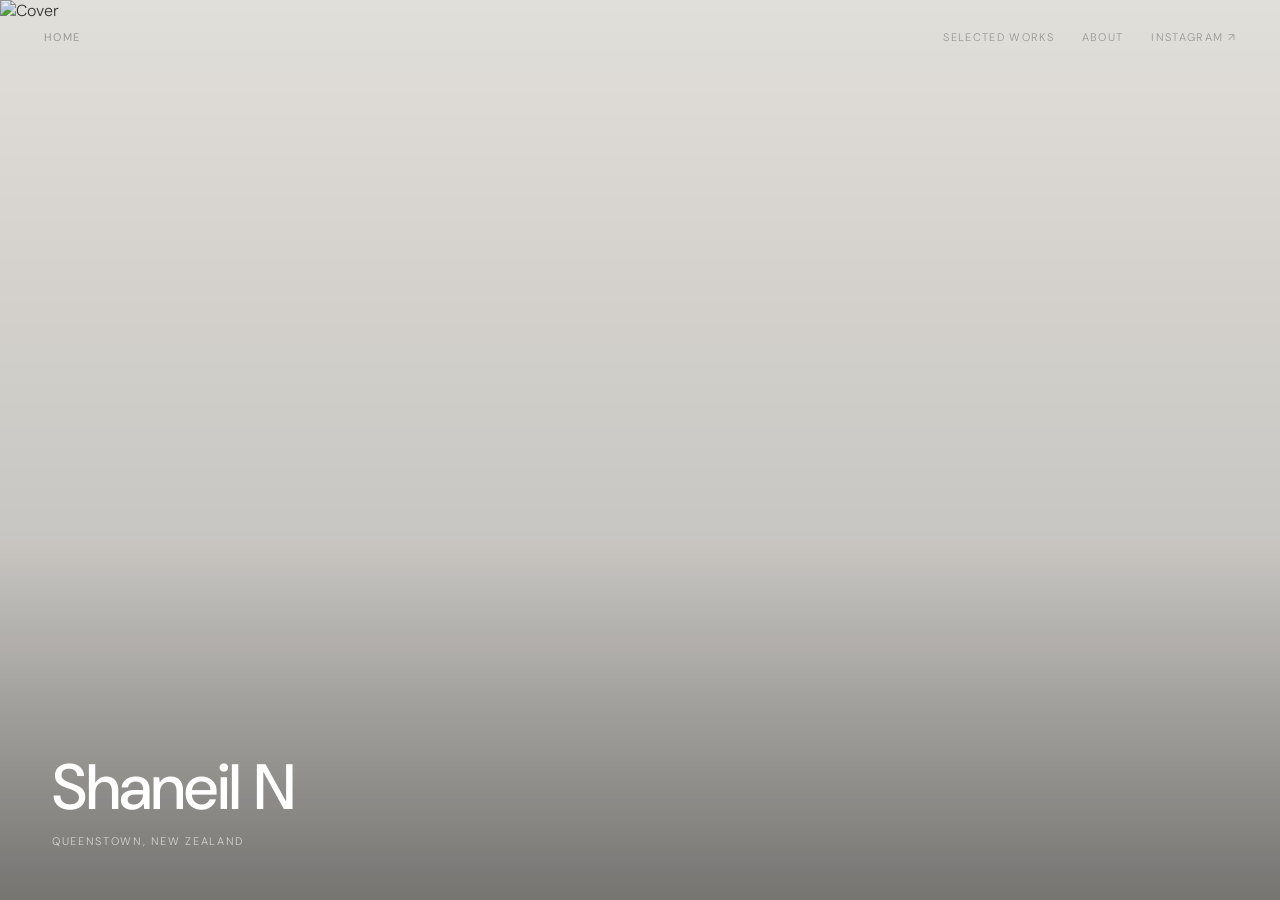
==== index.html @ fc4c705e "Update index.html" ====
<!DOCTYPE html>
<html lang="en">
<head>
<meta charset="UTF-8">
<meta name="viewport" content="width=device-width, initial-scale=1.0">
<title>Shaneil Narsey</title>
<link rel="preconnect" href="https://fonts.googleapis.com">
<link rel="preconnect" href="https://fonts.gstatic.com" crossorigin>
<link href="https://fonts.googleapis.com/css2?family=DM+Sans:ital,wght@0,300;0,400;0,500;1,300&display=swap" rel="stylesheet">
<style>

*, *::before, *::after { box-sizing: border-box; margin: 0; padding: 0; }

:root {
  --bg:  #F5F2ED;
  --ink: #343434;
  --mid: rgba(52,52,52,0.42);
  --sans: 'DM Sans', system-ui, sans-serif;
}

html, body {
  background: var(--bg);
  color: var(--ink);
  font-family: var(--sans);
  font-weight: 300;
  -webkit-font-smoothing: antialiased;
  height: 100%;
  overflow: hidden;
}

a { color: inherit; text-decoration: none; }

/* ── NAV ── */
nav {
  position: fixed;
  top: 0; left: 0; right: 0;
  z-index: 200;
  display: flex;
  justify-content: space-between;
  align-items: center;
  padding: 30px 44px;
  pointer-events: none;
}
.nav-home {
  font-size: 11px;
  font-weight: 400;
  letter-spacing: 0.13em;
  text-transform: uppercase;
  pointer-events: all;
  cursor: pointer;
  color: var(--mid);
  transition: color 0.2s;
}
.nav-home:hover { color: var(--ink); }
.nav-links {
  display: flex;
  gap: 28px;
  list-style: none;
  pointer-events: all;
}
.nav-links li {
  font-size: 11px;
  letter-spacing: 0.12em;
  text-transform: uppercase;
  color: var(--mid);
  cursor: pointer;
  transition: color 0.2s;
}
.nav-links li:hover,
.nav-links li.active { color: var(--ink); }
.nav-links a { color: inherit; text-decoration: none; }

/* ── PAGES ── */
.page { display: none; position: fixed; inset: 0; background: var(--bg); }
.page.active { display: block; }

/* ══════════════════════════════════════
   SPLASH
══════════════════════════════════════ */
#splash { display: none; position: fixed; inset: 0; }
#splash.active { display: block; }

.splash-bg {
  position: absolute;
  inset: 0;
  overflow: hidden;
}
.splash-bg img {
  width: 100%; height: 100%;
  object-fit: cover;
  display: block;
  transform: scale(1.06);
  animation: zoom-in 2s 0.1s cubic-bezier(0.16,1,0.3,1) forwards;
}
.splash-bg::after {
  content: '';
  position: absolute;
  inset: 0;
  background: linear-gradient(
    to top,
    rgba(0,0,0,0.52) 0%,
    rgba(0,0,0,0.18) 40%,
    rgba(0,0,0,0.08) 100%
  );
}

.splash-content {
  position: absolute;
  bottom: 52px;
  left: 52px;
  z-index: 10;
}

.splash-name {
  font-size: clamp(36px, 5vw, 68px);
  font-weight: 500;
  letter-spacing: -0.02em;
  line-height: 1.0;
  color: #fff;
  display: flex;
  gap: 0.22em;
}
.name-word { display: flex; }
.name-char {
  display: inline-block;
  position: relative;
  overflow: hidden;
  /* start fully hidden from top, reveal upward from bottom */
  clip-path: inset(100% 0 0 0);
  transition: clip-path 0.7s cubic-bezier(0.25, 1, 0.4, 1);
}
.name-char.revealed {
  clip-path: inset(0% 0 0 0);
}

.splash-meta {
  margin-top: 14px;
  font-size: 11px;
  letter-spacing: 0.15em;
  text-transform: uppercase;
  color: rgba(255,255,255,0.65);
  opacity: 0;
  animation: fade-up 0.8s 1.8s cubic-bezier(0.16,1,0.3,1) forwards;
}

@keyframes zoom-in { to { transform: scale(1.0); } }
@keyframes fade-up { to { opacity: 1; } }
@keyframes up      { to { opacity: 1; transform: translateY(0); } }
@keyframes fadein  { to { opacity: 1; } }

/* ══════════════════════════════════════
   SCROLL CONTAINER
══════════════════════════════════════ */
.scroll-container {
  height: 100vh;
  overflow-y: scroll;
  overflow-x: hidden;
  scroll-snap-type: y mandatory;
  -webkit-overflow-scrolling: touch;
}
.scroll-container::-webkit-scrollbar { display: none; }
.scroll-container { scrollbar-width: none; }

/* ── SLIDE ── */
.slide {
  height: 100vh;
  width: 100%;
  scroll-snap-align: start;
  scroll-snap-stop: always;
  position: relative;
  display: flex;
  align-items: center;
}

/* ── HERO ── */
.slide-hero {
  flex-direction: column;
  justify-content: flex-end;
  align-items: flex-start;
  padding: 0 44px 48px;
}
.hero-label {
  font-size: clamp(28px, 4.5vw, 52px);
  font-weight: 300;
  letter-spacing: -0.01em;
  line-height: 1.05;
  opacity: 0;
  transform: translateY(16px);
  animation: up 0.85s 0.1s cubic-bezier(0.16,1,0.3,1) forwards;
}
.scroll-nudge {
  position: absolute;
  bottom: 48px;
  left: 50%;
  transform: translateX(-50%);
  display: flex;
  flex-direction: column;
  align-items: center;
  gap: 6px;
  opacity: 0;
  animation: fadein 1s 1.1s ease forwards;
}
.scroll-nudge span {
  font-size: 9px;
  letter-spacing: 0.2em;
  text-transform: uppercase;
  color: var(--mid);
}
.scroll-nudge-line {
  width: 1px;
  height: 28px;
  background: var(--mid);
  animation: pulse-line 2s 1.5s ease-in-out infinite;
}
@keyframes pulse-line {
  0%,100% { opacity: 0.35; }
  50%      { opacity: 0.8; }
}

/* ── PHOTO ── */
.slide-photo {
  position: absolute;
  overflow: hidden;
  background: #e0ddd8;
}
.slide-photo img {
  width: 100%; height: 100%;
  object-fit: cover;
  display: block;
  transform: scale(1.05);
  transition: transform 1s cubic-bezier(0.16,1,0.3,1);
}
.slide.in-view .slide-photo img { transform: scale(1.0); }

/* ── CAPTION ── */
.slide-caption {
  position: absolute;
  z-index: 10;
  opacity: 0;
  transform: translateY(12px);
  transition: opacity 0.65s 0.3s ease, transform 0.65s 0.3s cubic-bezier(0.16,1,0.3,1);
}
.slide.in-view .slide-caption { opacity: 1; transform: translateY(0); }

.caption-title {
  font-size: clamp(14px, 1.8vw, 20px);
  font-weight: 400;
  letter-spacing: -0.01em;
  line-height: 1.2;
  margin-bottom: 5px;
}
.caption-sub {
  font-size: 10px;
  letter-spacing: 0.13em;
  text-transform: uppercase;
  color: var(--mid);
}

/* ══════════════════════════════════════
   LAYOUT VARIANTS
   Explicit width + height in vw units.
   aspect-ratio is unreliable on
   position:absolute — using vw math:
   4:3  → h = w * 0.75
   3:2  → h = w * 0.667
   16:9 → h = w * 0.5625
══════════════════════════════════════ */

/* dolomites01 — LANDSCAPE 3:2, right */
.layout-right .slide-photo {
  right: 8vw; top: 50%; transform: translateY(-50%);
  width: 54vw; height: 36vw;
}
.layout-right .slide-caption { left: 8vw; bottom: 14vh; }

/* dolomites02, amalfi — PORTRAIT 3:4, left */
.layout-left .slide-photo {
  left: 10vw; top: 50%; transform: translateY(-50%);
  width: 36vw; height: 48vw;
}
.layout-left .slide-caption { right: 8vw; bottom: 14vh; text-align: right; }

/* flatiron — PORTRAIT 3:4, centred */
.layout-centre-tall .slide-photo {
  left: 50%; top: 50%; transform: translate(-50%, -50%);
  width: 36vw; height: 48vw;
}
.layout-centre-tall .slide-caption { right: 8vw; bottom: 14vh; text-align: right; }
.layout-centre-tall.slide.in-view .slide-caption { opacity: 1; transform: translateY(0); }

/* botswana — LANDSCAPE 16:9, left */
.layout-landscape .slide-photo {
  left: 8vw; top: 50%; transform: translateY(-50%);
  width: 62vw; height: 34.875vw;
}
.layout-landscape .slide-caption { right: 8vw; bottom: 14vh; text-align: right; }

/* french-ridge — LANDSCAPE 16:9, right */
.layout-landscape-right .slide-photo {
  right: 8vw; top: 50%; transform: translateY(-50%);
  width: 62vw; height: 34.875vw;
}
.layout-landscape-right .slide-caption { left: 8vw; bottom: 14vh; }

/* kea — LANDSCAPE 4:3, left */
.layout-landscape-43 .slide-photo {
  left: 8vw; top: 50%; transform: translateY(-50%);
  width: 60vw; height: 45vw;
}
.layout-landscape-43 .slide-caption { right: 8vw; bottom: 14vh; text-align: right; }

/* muriwai — LANDSCAPE 4:3, right */
.layout-landscape-43-right .slide-photo {
  right: 8vw; top: 50%; transform: translateY(-50%);
  width: 60vw; height: 45vw;
}
.layout-landscape-43-right .slide-caption { left: 8vw; bottom: 14vh; }

/* nyc-skyline — LANDSCAPE 3:2 small, right */
.layout-small-right .slide-photo {
  right: 8vw; top: 50%; transform: translateY(-50%);
  width: 48vw; height: 32vw;
}
.layout-small-right .slide-caption { left: 8vw; bottom: 22vh; }

/* ── ABOUT ── */
#about {
  overflow: hidden;
}

/* Full-height image on the right ~60% of page */
.about-image {
  position: absolute;
  top: 0; right: 0;
  width: 62%;
  height: 100%;
  overflow: hidden;
}
.about-image img {
  width: 100%; height: 100%;
  object-fit: cover;
  display: block;
}

/* Bio pinned bottom-left */
.about-bio {
  position: absolute;
  bottom: 52px;
  left: 52px;
  max-width: 300px;
  z-index: 10;
}
.about-bio p {
  font-size: 14px;
  line-height: 1.9;
  color: var(--ink);
  font-weight: 300;
  margin-bottom: 20px;
}
.ig-link {
  display: inline-block;
  font-size: 11px; letter-spacing: 0.13em; text-transform: uppercase;
  border-bottom: 1px solid var(--ink); padding-bottom: 2px;
  color: var(--ink); transition: opacity 0.2s;
  text-decoration: none;
}
.ig-link:hover { opacity: 0.4; }

/* ── MOBILE ── */
@media (max-width: 700px) {
  nav { padding: 22px 24px; }
  .splash-content { left: 28px; bottom: 36px; }
  .layout-right .slide-photo,
  .layout-landscape-right .slide-photo { width: 88vw; right: 4vw; }
  .layout-right .slide-caption,
  .layout-landscape-right .slide-caption { left: 4vw; bottom: 8vh; }
  .layout-left .slide-photo { width: 72vw; left: 4vw; }
  .layout-left .slide-caption { right: 4vw; bottom: 8vh; text-align: left; }
  .layout-centre-tall .slide-photo { width: 56vw; }
  .layout-centre-tall .slide-caption { right: 4vw; bottom: 8vh; }
  .layout-landscape .slide-photo { width: 90vw; left: 4vw; }
  .layout-landscape .slide-caption { right: 4vw; bottom: 8vh; }
  .layout-small-right .slide-photo { width: 82vw; right: 4vw; }
  .layout-small-right .slide-caption { left: 4vw; bottom: 8vh; }
  .about-image { width: 100%; height: 55%; top: auto; bottom: 0; }
  .about-bio { bottom: auto; top: 88px; left: 24px; max-width: 260px; }
}

</style>
</head>
<body>

<nav>
  <div class="nav-home" onclick="showPage('splash')">Home</div>
  <ul class="nav-links">
    <li id="nav-photography" onclick="showPage('photography')">Selected works</li>
    <li id="nav-about" onclick="showPage('about')">About</li>
    <li><a href="https://instagram.com/shaneiln" target="_blank">Instagram ↗</a></li>
  </ul>
</nav>

<!-- ═══ SPLASH ═══ -->
<div id="splash" class="active">
  <div class="splash-bg">
    <img src="cover-image.jpeg" alt="Cover">
  </div>
  <div class="splash-content">
    <div class="splash-name" id="splashName">
      <span class="name-word" id="word1"></span>
      <span class="name-word" id="word2"></span>
    </div>
    <div class="splash-meta">Queenstown, New Zealand</div>
  </div>
</div>

<!-- ═══ SELECTED WORKS ═══ -->
<div class="page" id="photography">
  <div class="scroll-container" id="scrollContainer">

    <div class="slide slide-hero">
      <div class="hero-label">Selected works</div>
      <div class="scroll-nudge">
        <span>Scroll</span>
        <div class="scroll-nudge-line"></div>
      </div>
    </div>

    <!-- 1 dolomites01 — landscape right -->
    <div class="slide layout-right">
      <div class="slide-photo"><img src="dolomites01.jpg" alt="Dolomites"></div>
      <div class="slide-caption">
        <div class="caption-title">Dolomites</div>
        <div class="caption-sub">Italy · 2023</div>
      </div>
    </div>

    <!-- 2 dolomites02 — portrait 4:3 left -->
    <div class="slide layout-left">
      <div class="slide-photo"><img src="dolomites02.jpg" alt="Dolomites portrait"></div>
      <div class="slide-caption">
        <div class="caption-title">Dolomites</div>
        <div class="caption-sub">Italy · 2023</div>
      </div>
    </div>

    <!-- 3 botswana — landscape -->
    <div class="slide layout-landscape">
      <div class="slide-photo"><img src="botswana.jpg" alt="Chobe National Park"></div>
      <div class="slide-caption">
        <div class="caption-title">Chobe National Park</div>
        <div class="caption-sub">Botswana · 2014</div>
      </div>
    </div>

    <!-- 4 flatiron — portrait centre -->
    <div class="slide layout-centre-tall">
      <div class="slide-photo"><img src="flatiron.jpg" alt="Flatiron NYC"></div>
      <div class="slide-caption">
        <div class="caption-title">Flatiron</div>
        <div class="caption-sub">New York · 2016</div>
      </div>
    </div>

    <!-- 5 nyc-skyline — landscape small right -->
    <div class="slide layout-small-right">
      <div class="slide-photo"><img src="nyc-skyline.jpg" alt="Manhattan skyline"></div>
      <div class="slide-caption">
        <div class="caption-title">Manhattan</div>
        <div class="caption-sub">New York · 2016</div>
      </div>
    </div>

    <!-- 6 muriwai — 4:3 right -->
    <div class="slide layout-landscape-43-right">
      <div class="slide-photo"><img src="muriwai.jpg" alt="Muriwai West Auckland Coast"></div>
      <div class="slide-caption">
        <div class="caption-title">West Auckland Coast</div>
        <div class="caption-sub">Muriwai · 2017</div>
      </div>
    </div>

    <!-- 7 kea — 4:3 left -->
    <div class="slide layout-landscape-43">
      <div class="slide-photo"><img src="kea.jpeg" alt="Kea Mt Aspiring"></div>
      <div class="slide-caption">
        <div class="caption-title">Kea</div>
        <div class="caption-sub">Mt Aspiring National Park</div>
      </div>
    </div>

    <!-- 8 amalfi — portrait 3:4 left -->
    <div class="slide layout-left">
      <div class="slide-photo"><img src="amalfi.jpeg" alt="Amalfi Coast"></div>
      <div class="slide-caption">
        <div class="caption-title">Amalfi Coast</div>
        <div class="caption-sub">Italy · 2023</div>
      </div>
    </div>

    <!-- 9 french-ridge — landscape right -->
    <div class="slide layout-landscape-right">
      <div class="slide-photo"><img src="french-ridge.jpeg" alt="French Ridge Mt Aspiring"></div>
      <div class="slide-caption">
        <div class="caption-title">Mt Aspiring National Park</div>
        <div class="caption-sub">New Zealand</div>
      </div>
    </div>

    <!-- 10 sydney-opera — landscape 4:3, right -->
    <div class="slide layout-landscape-43-right">
      <div class="slide-photo"><img src="sydney-opera.jpg" alt="Sydney Opera House"></div>
      <div class="slide-caption">
        <div class="caption-title">Opera House, Sydney</div>
        <div class="caption-sub">BW 35mm film, Pentax K1000</div>
      </div>
    </div>

    <!-- 11 guggenheim — landscape 4:3, left -->
    <div class="slide layout-landscape-43">
      <div class="slide-photo"><img src="guggenheim.jpg" alt="Guggenheim NYC"></div>
      <div class="slide-caption">
        <div class="caption-title">Guggenheim</div>
        <div class="caption-sub">NYC · 2016</div>
      </div>
    </div>

  </div>
</div>

<!-- ═══ ABOUT ═══ -->
<div class="page" id="about">
  <div class="about-image">
    <img src="roys-peak.jpeg" alt="Roy's Peak">
  </div>
  <div class="about-bio">
    <p>I'm Shaneil, based in Queenstown, New Zealand. Say hello via my socials if you wish to get in touch.</p>
    <a class="ig-link" href="https://instagram.com/shaneiln" target="_blank">@shaneiln ↗</a>
  </div>
</div>

<script>
/* ── VERTICAL REVEAL NAME ANIMATION ── */
const NAME = ['Shaneil', 'Narsey'];

function buildName() {
  NAME.forEach((word, wi) => {
    const container = document.getElementById('word' + (wi + 1));
    container.innerHTML = '';
    word.split('').forEach(letter => {
      const span = document.createElement('span');
      span.className = 'name-char'; // no 'revealed' — starts hidden via clip-path
      span.textContent = letter;
      container.appendChild(span);
    });
  });
}

function runNameAnimation() {
  const allChars = document.querySelectorAll('.name-char');
  allChars.forEach((span, i) => {
    setTimeout(() => span.classList.add('revealed'), 300 + i * 85);
  });
}

buildName();
setTimeout(runNameAnimation, 300);

/* ── PAGE SWITCHING ── */
function showPage(id) {
  document.getElementById('splash').classList.remove('active');
  document.querySelectorAll('.page').forEach(p => p.classList.remove('active'));
  document.querySelectorAll('.nav-links li').forEach(l => l.classList.remove('active'));

  if (id === 'splash') {
    document.getElementById('splash').classList.add('active');
    buildName();
    setTimeout(runNameAnimation, 200);
  } else {
    document.getElementById(id).classList.add('active');
    const navEl = document.getElementById('nav-' + id);
    if (navEl) navEl.classList.add('active');
  }

  if (id === 'photography') {
    const sc = document.getElementById('scrollContainer');
    if (sc) sc.scrollTop = 0;
  }
}

/* ── SCROLL OBSERVER ── */
const container = document.getElementById('scrollContainer');
const slides    = Array.from(document.querySelectorAll('.scroll-container .slide'));
const obs = new IntersectionObserver(entries => {
  entries.forEach(e => e.target.classList.toggle('in-view', e.isIntersecting));
}, { root: container, threshold: 0.55 });
slides.forEach(s => obs.observe(s));
setTimeout(() => {
  const hero = document.querySelector('.slide-hero');
  if (hero) hero.classList.add('in-view');
}, 60);
</script>

</body>
</html>
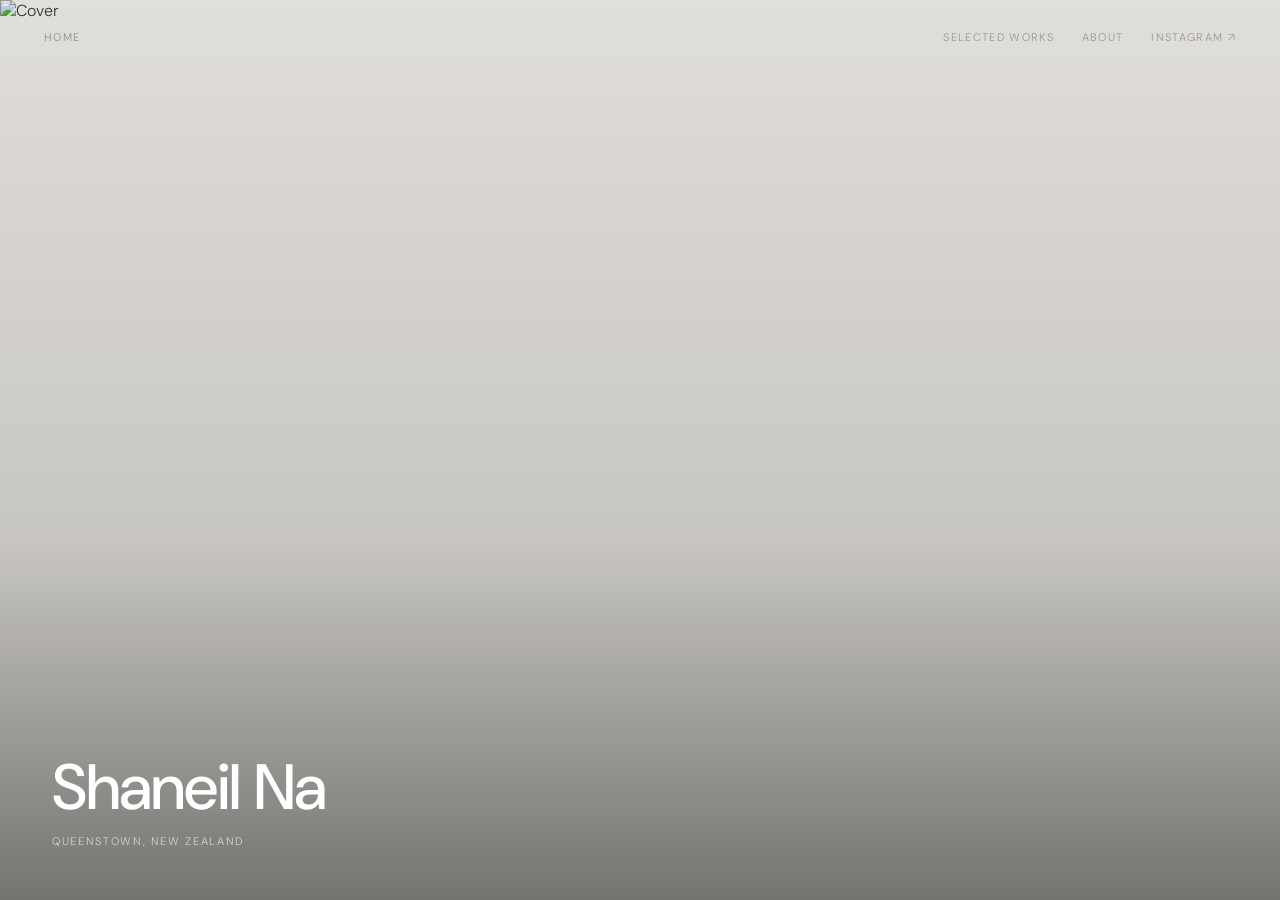
==== commit db9b5473: "Update index.html" ====
--- a/index.html
+++ b/index.html
@@ -1,6 +1,15 @@
 <!DOCTYPE html>
 <html lang="en">
 <head>
+  <!-- Google tag (gtag.js) -->
+<script async src="https://www.googletagmanager.com/gtag/js?id=G-E8YQ0GYPR4"></script>
+<script>
+  window.dataLayer = window.dataLayer || [];
+  function gtag(){dataLayer.push(arguments);}
+  gtag('js', new Date());
+
+  gtag('config', 'G-E8YQ0GYPR4');
+</script>
 <meta charset="UTF-8">
 <meta name="viewport" content="width=device-width, initial-scale=1.0">
 <title>Shaneil Narsey</title>
@@ -227,8 +236,9 @@
   width: 100%; height: 100%;
   object-fit: cover;
   display: block;
-  transform: scale(1.05);
-  transition: transform 1s cubic-bezier(0.16,1,0.3,1);
+  transform: scale(1.02);
+  transition: transform 1.1s cubic-bezier(0.16,1,0.3,1);
+  will-change: transform;
 }
 .slide.in-view .slide-photo img { transform: scale(1.0); }
 
@@ -328,26 +338,33 @@
   overflow: hidden;
 }
 
-/* Full-height image on the right ~60% of page */
+/* 4:3 landscape image, right side, with negative space */
 .about-image {
   position: absolute;
-  top: 0; right: 0;
-  width: 62%;
-  height: 100%;
+  right: 8vw;
+  top: 50%;
+  transform: translateY(-50%);
+  width: 56vw;
+  height: 42vw; /* 4:3 ratio */
   overflow: hidden;
+  background: #e0ddd8;
 }
 .about-image img {
   width: 100%; height: 100%;
   object-fit: cover;
   display: block;
-}
+  transform: scale(1.02);
+  animation: about-zoom 1.2s 0.2s cubic-bezier(0.16,1,0.3,1) forwards;
+  will-change: transform;
+}
+@keyframes about-zoom { to { transform: scale(1.0); } }
 
 /* Bio pinned bottom-left */
 .about-bio {
   position: absolute;
   bottom: 52px;
   left: 52px;
-  max-width: 300px;
+  max-width: 280px;
   z-index: 10;
 }
 .about-bio p {
@@ -366,24 +383,90 @@
 }
 .ig-link:hover { opacity: 0.4; }
 
-/* ── MOBILE ── */
-@media (max-width: 700px) {
-  nav { padding: 22px 24px; }
-  .splash-content { left: 28px; bottom: 36px; }
+/* ── MOBILE (iPhone) ── */
+@media (max-width: 500px) {
+  /* Nav */
+  nav { padding: 20px 20px; }
+  .nav-home { font-size: 10px; }
+  .nav-links { gap: 16px; }
+  .nav-links li { font-size: 10px; }
+
+  /* Splash */
+  .splash-content { left: 24px; bottom: 40px; }
+  .splash-name { font-size: clamp(28px, 10vw, 40px); }
+  .splash-meta { font-size: 10px; }
+
+  /* Hero slide */
+  .slide-hero { padding: 0 24px 40px; }
+  .hero-label { font-size: clamp(22px, 8vw, 36px); }
+
+  /* All photo slides — stack image centred, caption below */
+  /* Override all layout variants to a single mobile layout */
   .layout-right .slide-photo,
-  .layout-landscape-right .slide-photo { width: 88vw; right: 4vw; }
+  .layout-left .slide-photo,
+  .layout-centre-tall .slide-photo,
+  .layout-landscape .slide-photo,
+  .layout-landscape-right .slide-photo,
+  .layout-landscape-43 .slide-photo,
+  .layout-landscape-43-right .slide-photo,
+  .layout-small-right .slide-photo {
+    left: 50%;
+    right: auto;
+    top: 14vh;
+    transform: translateX(-50%);
+    width: 88vw;
+    height: 66vw; /* 4:3 landscape default */
+  }
+
+  /* Portrait images — taller on mobile */
+  .layout-left .slide-photo,
+  .layout-centre-tall .slide-photo {
+    width: 72vw;
+    height: 96vw; /* 3:4 portrait */
+  }
+
+  /* All captions — pinned bottom centre */
   .layout-right .slide-caption,
-  .layout-landscape-right .slide-caption { left: 4vw; bottom: 8vh; }
-  .layout-left .slide-photo { width: 72vw; left: 4vw; }
-  .layout-left .slide-caption { right: 4vw; bottom: 8vh; text-align: left; }
-  .layout-centre-tall .slide-photo { width: 56vw; }
-  .layout-centre-tall .slide-caption { right: 4vw; bottom: 8vh; }
-  .layout-landscape .slide-photo { width: 90vw; left: 4vw; }
-  .layout-landscape .slide-caption { right: 4vw; bottom: 8vh; }
-  .layout-small-right .slide-photo { width: 82vw; right: 4vw; }
-  .layout-small-right .slide-caption { left: 4vw; bottom: 8vh; }
-  .about-image { width: 100%; height: 55%; top: auto; bottom: 0; }
-  .about-bio { bottom: auto; top: 88px; left: 24px; max-width: 260px; }
+  .layout-left .slide-caption,
+  .layout-centre-tall .slide-caption,
+  .layout-landscape .slide-caption,
+  .layout-landscape-right .slide-caption,
+  .layout-landscape-43 .slide-caption,
+  .layout-landscape-43-right .slide-caption,
+  .layout-small-right .slide-caption {
+    left: 6vw;
+    right: auto;
+    bottom: 8vh;
+    top: auto;
+    transform: none;
+    text-align: left;
+  }
+
+  /* Reset any in-view transform overrides for mobile */
+  .layout-centre-tall.slide.in-view .slide-caption {
+    transform: none;
+  }
+
+  /* Caption text size */
+  .caption-title { font-size: 15px; }
+  .caption-sub   { font-size: 9px; }
+
+  /* About page */
+  .about-image {
+    right: auto;
+    left: 50%;
+    transform: translateX(-50%);
+    top: 14vh;
+    bottom: auto;
+    width: 88vw;
+    height: 66vw;
+  }
+  .about-bio {
+    bottom: 10vh;
+    left: 24px;
+    max-width: 80vw;
+  }
+  .about-bio p { font-size: 13px; }
 }
 
 </style>
@@ -470,7 +553,16 @@
       </div>
     </div>
 
-    <!-- 6 muriwai — 4:3 right -->
+    <!-- 6 tia — portrait 3:4 left -->
+    <div class="slide layout-left">
+      <div class="slide-photo"><img src="tia.jpg" alt="Tia 2019"></div>
+      <div class="slide-caption">
+        <div class="caption-title">Tia</div>
+        <div class="caption-sub">2019</div>
+      </div>
+    </div>
+
+    <!-- 7 muriwai — 4:3 right -->
     <div class="slide layout-landscape-43-right">
       <div class="slide-photo"><img src="muriwai.jpg" alt="Muriwai West Auckland Coast"></div>
       <div class="slide-caption">
@@ -479,7 +571,16 @@
       </div>
     </div>
 
-    <!-- 7 kea — 4:3 left -->
+    <!-- 8 india — landscape 4:3 right -->
+    <div class="slide layout-landscape-43-right">
+      <div class="slide-photo"><img src="india.jpg" alt="India 2019"></div>
+      <div class="slide-caption">
+        <div class="caption-title">India</div>
+        <div class="caption-sub">2019</div>
+      </div>
+    </div>
+
+    <!-- 9 kea — 4:3 left -->
     <div class="slide layout-landscape-43">
       <div class="slide-photo"><img src="kea.jpeg" alt="Kea Mt Aspiring"></div>
       <div class="slide-caption">
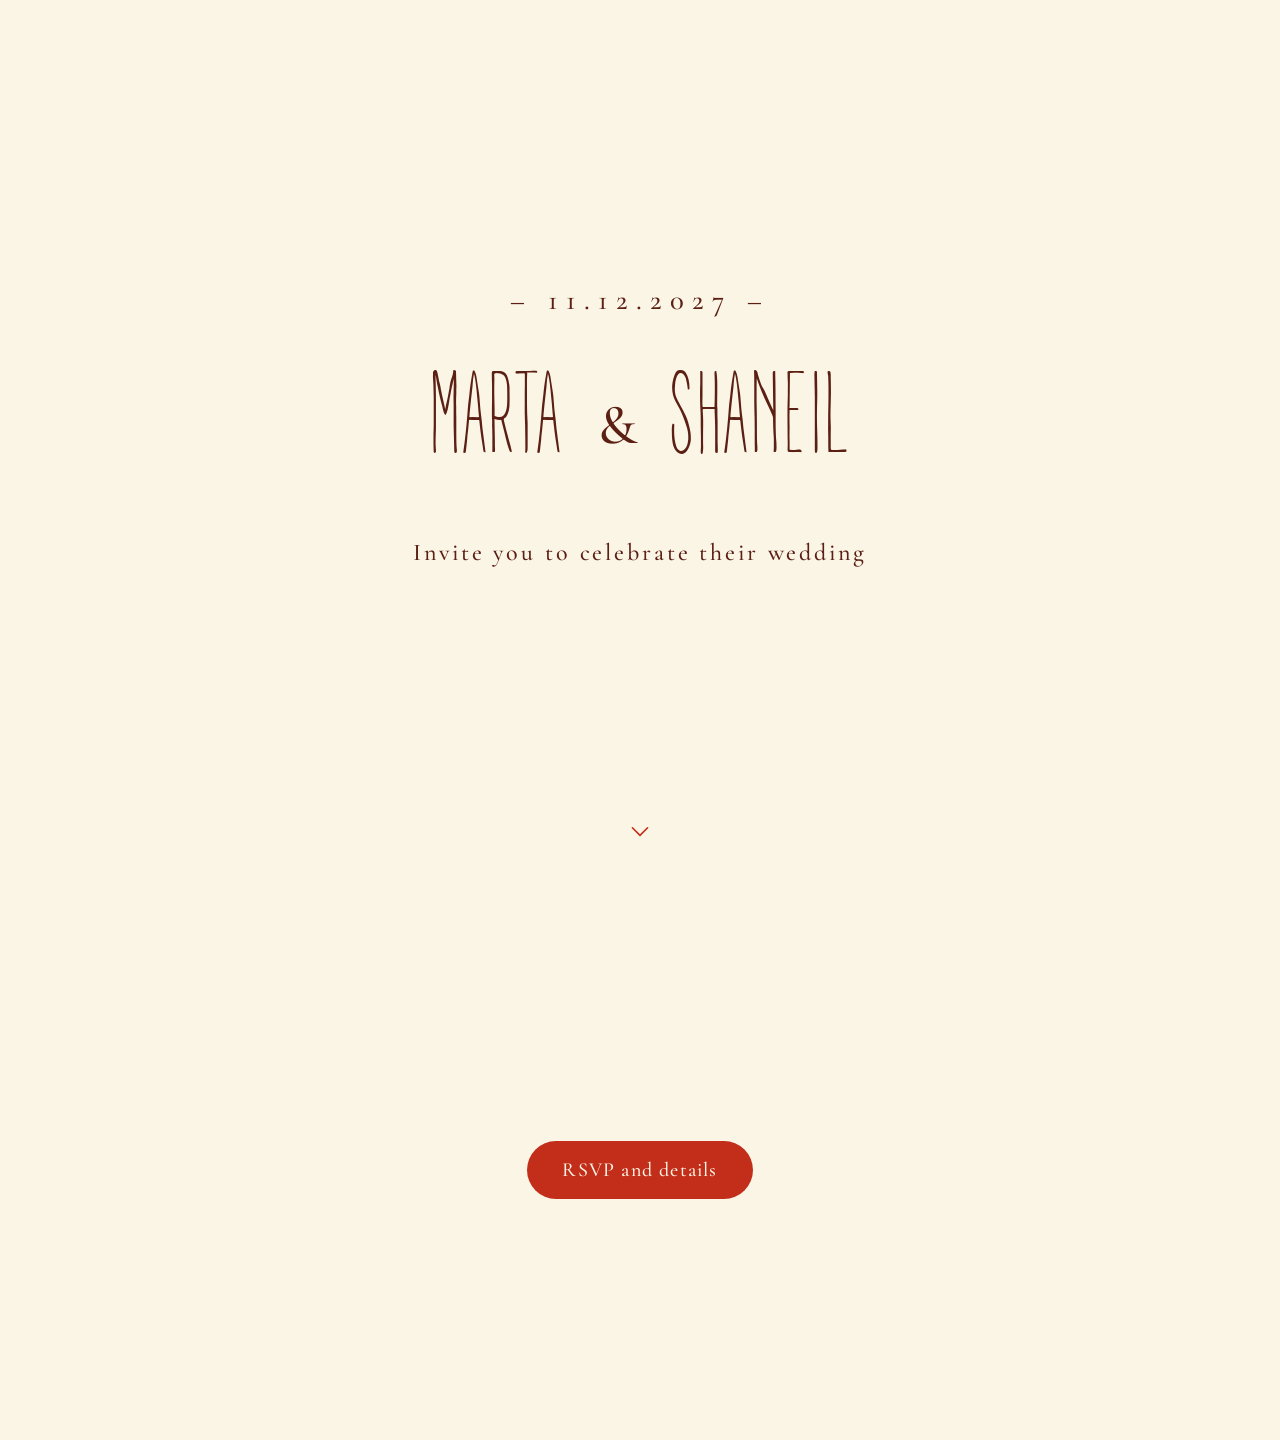
==== commit e6c4a5c6: "Add files via upload" ====
--- a/index.html
+++ b/index.html
@@ -1,705 +1,26 @@
-<!DOCTYPE html>
-<html lang="en">
-<head>
-  <!-- Google tag (gtag.js) -->
-<script async src="https://www.googletagmanager.com/gtag/js?id=G-E8YQ0GYPR4"></script>
+<!doctype html>
+<html lang="en"><head><meta charset="utf-8"><meta name="viewport" content="width=device-width,initial-scale=1"><meta name="robots" content="noindex, nofollow">
+<title>Marta &amp; Shaneil</title>
+<meta name="description" content="Marta and Shaneil are getting married. Saturday 11 December 2027, Auckland.">
+<meta name="theme-color" content="#FBF5E6">
+<script>document.documentElement.classList.add("js")</script>
+<link rel="preload" href="fonts/ADayWithoutSun.ttf" as="font" type="font/ttf" crossorigin><link rel="preconnect" href="https://fonts.googleapis.com"><link rel="preconnect" href="https://fonts.gstatic.com" crossorigin><link href="https://fonts.googleapis.com/css2?family=Cormorant+Garamond:wght@400;500;600&family=Antonio:wght@200&display=swap" rel="stylesheet">
+<link rel="stylesheet" href="style.css?v=11"></head>
+<body>
+<header class="hero">
+<div class="hero-inner">
+<p class="date">&ndash; 11.12.2027 &ndash;</p>
+<h1 class="names">Marta<span class="amp">&amp;</span>Shaneil</h1>
+<p class="tag">Invite you to celebrate their wedding</p>
+</div>
+<div class="arrow"><a href="#info" aria-label="Scroll down">
+<svg viewBox="0 0 24 24" aria-hidden="true"><path d="M5 9l7 7 7-7"/></svg></a></div>
+</header>
+<main id="info" class="info">
+<a class="btn reveal" href="details/">RSVP and details</a>
+</main>
 <script>
-  window.dataLayer = window.dataLayer || [];
-  function gtag(){dataLayer.push(arguments);}
-  gtag('js', new Date());
-
-  gtag('config', 'G-E8YQ0GYPR4');
+const io=new IntersectionObserver(es=>es.forEach(e=>{if(e.isIntersecting){e.target.classList.add("show");io.unobserve(e.target)}}),{threshold:.2});
+document.querySelectorAll(".reveal").forEach(el=>io.observe(el));
 </script>
-<meta charset="UTF-8">
-<meta name="viewport" content="width=device-width, initial-scale=1.0">
-<title>Shaneil Narsey</title>
-<link rel="preconnect" href="https://fonts.googleapis.com">
-<link rel="preconnect" href="https://fonts.gstatic.com" crossorigin>
-<link href="https://fonts.googleapis.com/css2?family=DM+Sans:ital,wght@0,300;0,400;0,500;1,300&display=swap" rel="stylesheet">
-<style>
-
-*, *::before, *::after { box-sizing: border-box; margin: 0; padding: 0; }
-
-:root {
-  --bg:  #F5F2ED;
-  --ink: #343434;
-  --mid: rgba(52,52,52,0.42);
-  --sans: 'DM Sans', system-ui, sans-serif;
-}
-
-html, body {
-  background: var(--bg);
-  color: var(--ink);
-  font-family: var(--sans);
-  font-weight: 300;
-  -webkit-font-smoothing: antialiased;
-  height: 100%;
-  overflow: hidden;
-}
-
-a { color: inherit; text-decoration: none; }
-
-/* ── NAV ── */
-nav {
-  position: fixed;
-  top: 0; left: 0; right: 0;
-  z-index: 200;
-  display: flex;
-  justify-content: space-between;
-  align-items: center;
-  padding: 30px 44px;
-  pointer-events: none;
-}
-.nav-home {
-  font-size: 11px;
-  font-weight: 400;
-  letter-spacing: 0.13em;
-  text-transform: uppercase;
-  pointer-events: all;
-  cursor: pointer;
-  color: var(--mid);
-  transition: color 0.2s;
-}
-.nav-home:hover { color: var(--ink); }
-.nav-links {
-  display: flex;
-  gap: 28px;
-  list-style: none;
-  pointer-events: all;
-}
-.nav-links li {
-  font-size: 11px;
-  letter-spacing: 0.12em;
-  text-transform: uppercase;
-  color: var(--mid);
-  cursor: pointer;
-  transition: color 0.2s;
-}
-.nav-links li:hover,
-.nav-links li.active { color: var(--ink); }
-.nav-links a { color: inherit; text-decoration: none; }
-
-/* ── PAGES ── */
-.page { display: none; position: fixed; inset: 0; background: var(--bg); }
-.page.active { display: block; }
-
-/* ══════════════════════════════════════
-   SPLASH
-══════════════════════════════════════ */
-#splash { display: none; position: fixed; inset: 0; }
-#splash.active { display: block; }
-
-.splash-bg {
-  position: absolute;
-  inset: 0;
-  overflow: hidden;
-}
-.splash-bg img {
-  width: 100%; height: 100%;
-  object-fit: cover;
-  display: block;
-  transform: scale(1.06);
-  animation: zoom-in 2s 0.1s cubic-bezier(0.16,1,0.3,1) forwards;
-}
-.splash-bg::after {
-  content: '';
-  position: absolute;
-  inset: 0;
-  background: linear-gradient(
-    to top,
-    rgba(0,0,0,0.52) 0%,
-    rgba(0,0,0,0.18) 40%,
-    rgba(0,0,0,0.08) 100%
-  );
-}
-
-.splash-content {
-  position: absolute;
-  bottom: 52px;
-  left: 52px;
-  z-index: 10;
-}
-
-.splash-name {
-  font-size: clamp(36px, 5vw, 68px);
-  font-weight: 500;
-  letter-spacing: -0.02em;
-  line-height: 1.0;
-  color: #fff;
-  display: flex;
-  gap: 0.22em;
-}
-.name-word { display: flex; }
-.name-char {
-  display: inline-block;
-  position: relative;
-  overflow: hidden;
-  /* start fully hidden from top, reveal upward from bottom */
-  clip-path: inset(100% 0 0 0);
-  transition: clip-path 0.7s cubic-bezier(0.25, 1, 0.4, 1);
-}
-.name-char.revealed {
-  clip-path: inset(0% 0 0 0);
-}
-
-.splash-meta {
-  margin-top: 14px;
-  font-size: 11px;
-  letter-spacing: 0.15em;
-  text-transform: uppercase;
-  color: rgba(255,255,255,0.65);
-  opacity: 0;
-  animation: fade-up 0.8s 1.8s cubic-bezier(0.16,1,0.3,1) forwards;
-}
-
-@keyframes zoom-in { to { transform: scale(1.0); } }
-@keyframes fade-up { to { opacity: 1; } }
-@keyframes up      { to { opacity: 1; transform: translateY(0); } }
-@keyframes fadein  { to { opacity: 1; } }
-
-/* ══════════════════════════════════════
-   SCROLL CONTAINER
-══════════════════════════════════════ */
-.scroll-container {
-  height: 100vh;
-  overflow-y: scroll;
-  overflow-x: hidden;
-  scroll-snap-type: y mandatory;
-  -webkit-overflow-scrolling: touch;
-}
-.scroll-container::-webkit-scrollbar { display: none; }
-.scroll-container { scrollbar-width: none; }
-
-/* ── SLIDE ── */
-.slide {
-  height: 100vh;
-  width: 100%;
-  scroll-snap-align: start;
-  scroll-snap-stop: always;
-  position: relative;
-  display: flex;
-  align-items: center;
-}
-
-/* ── HERO ── */
-.slide-hero {
-  flex-direction: column;
-  justify-content: flex-end;
-  align-items: flex-start;
-  padding: 0 44px 48px;
-}
-.hero-label {
-  font-size: clamp(28px, 4.5vw, 52px);
-  font-weight: 300;
-  letter-spacing: -0.01em;
-  line-height: 1.05;
-  opacity: 0;
-  transform: translateY(16px);
-  animation: up 0.85s 0.1s cubic-bezier(0.16,1,0.3,1) forwards;
-}
-.scroll-nudge {
-  position: absolute;
-  bottom: 48px;
-  left: 50%;
-  transform: translateX(-50%);
-  display: flex;
-  flex-direction: column;
-  align-items: center;
-  gap: 6px;
-  opacity: 0;
-  animation: fadein 1s 1.1s ease forwards;
-}
-.scroll-nudge span {
-  font-size: 9px;
-  letter-spacing: 0.2em;
-  text-transform: uppercase;
-  color: var(--mid);
-}
-.scroll-nudge-line {
-  width: 1px;
-  height: 28px;
-  background: var(--mid);
-  animation: pulse-line 2s 1.5s ease-in-out infinite;
-}
-@keyframes pulse-line {
-  0%,100% { opacity: 0.35; }
-  50%      { opacity: 0.8; }
-}
-
-/* ── PHOTO ── */
-.slide-photo {
-  position: absolute;
-  overflow: hidden;
-  background: #e0ddd8;
-}
-.slide-photo img {
-  width: 100%; height: 100%;
-  object-fit: cover;
-  display: block;
-  transform: scale(1.02);
-  transition: transform 1.1s cubic-bezier(0.16,1,0.3,1);
-  will-change: transform;
-}
-.slide.in-view .slide-photo img { transform: scale(1.0); }
-
-/* ── CAPTION ── */
-.slide-caption {
-  position: absolute;
-  z-index: 10;
-  opacity: 0;
-  transform: translateY(12px);
-  transition: opacity 0.65s 0.3s ease, transform 0.65s 0.3s cubic-bezier(0.16,1,0.3,1);
-}
-.slide.in-view .slide-caption { opacity: 1; transform: translateY(0); }
-
-.caption-title {
-  font-size: clamp(14px, 1.8vw, 20px);
-  font-weight: 400;
-  letter-spacing: -0.01em;
-  line-height: 1.2;
-  margin-bottom: 5px;
-}
-.caption-sub {
-  font-size: 10px;
-  letter-spacing: 0.13em;
-  text-transform: uppercase;
-  color: var(--mid);
-}
-
-/* ══════════════════════════════════════
-   LAYOUT VARIANTS
-   Explicit width + height in vw units.
-   aspect-ratio is unreliable on
-   position:absolute — using vw math:
-   4:3  → h = w * 0.75
-   3:2  → h = w * 0.667
-   16:9 → h = w * 0.5625
-══════════════════════════════════════ */
-
-/* dolomites01 — LANDSCAPE 3:2, right */
-.layout-right .slide-photo {
-  right: 8vw; top: 50%; transform: translateY(-50%);
-  width: 54vw; height: 36vw;
-}
-.layout-right .slide-caption { left: 8vw; bottom: 14vh; }
-
-/* dolomites02, amalfi — PORTRAIT 3:4, left */
-.layout-left .slide-photo {
-  left: 10vw; top: 50%; transform: translateY(-50%);
-  width: 36vw; height: 48vw;
-}
-.layout-left .slide-caption { right: 8vw; bottom: 14vh; text-align: right; }
-
-/* flatiron — PORTRAIT 3:4, centred */
-.layout-centre-tall .slide-photo {
-  left: 50%; top: 50%; transform: translate(-50%, -50%);
-  width: 36vw; height: 48vw;
-}
-.layout-centre-tall .slide-caption { right: 8vw; bottom: 14vh; text-align: right; }
-.layout-centre-tall.slide.in-view .slide-caption { opacity: 1; transform: translateY(0); }
-
-/* botswana — LANDSCAPE 16:9, left */
-.layout-landscape .slide-photo {
-  left: 8vw; top: 50%; transform: translateY(-50%);
-  width: 62vw; height: 34.875vw;
-}
-.layout-landscape .slide-caption { right: 8vw; bottom: 14vh; text-align: right; }
-
-/* french-ridge — LANDSCAPE 16:9, right */
-.layout-landscape-right .slide-photo {
-  right: 8vw; top: 50%; transform: translateY(-50%);
-  width: 62vw; height: 34.875vw;
-}
-.layout-landscape-right .slide-caption { left: 8vw; bottom: 14vh; }
-
-/* kea — LANDSCAPE 4:3, left */
-.layout-landscape-43 .slide-photo {
-  left: 8vw; top: 50%; transform: translateY(-50%);
-  width: 60vw; height: 45vw;
-}
-.layout-landscape-43 .slide-caption { right: 8vw; bottom: 14vh; text-align: right; }
-
-/* muriwai — LANDSCAPE 4:3, right */
-.layout-landscape-43-right .slide-photo {
-  right: 8vw; top: 50%; transform: translateY(-50%);
-  width: 60vw; height: 45vw;
-}
-.layout-landscape-43-right .slide-caption { left: 8vw; bottom: 14vh; }
-
-/* nyc-skyline — LANDSCAPE 3:2 small, right */
-.layout-small-right .slide-photo {
-  right: 8vw; top: 50%; transform: translateY(-50%);
-  width: 48vw; height: 32vw;
-}
-.layout-small-right .slide-caption { left: 8vw; bottom: 22vh; }
-
-/* ── ABOUT ── */
-#about {
-  overflow: hidden;
-}
-
-/* 4:3 landscape image, right side, with negative space */
-.about-image {
-  position: absolute;
-  right: 8vw;
-  top: 50%;
-  transform: translateY(-50%);
-  width: 56vw;
-  height: 42vw; /* 4:3 ratio */
-  overflow: hidden;
-  background: #e0ddd8;
-}
-.about-image img {
-  width: 100%; height: 100%;
-  object-fit: cover;
-  display: block;
-  transform: scale(1.02);
-  animation: about-zoom 1.2s 0.2s cubic-bezier(0.16,1,0.3,1) forwards;
-  will-change: transform;
-}
-@keyframes about-zoom { to { transform: scale(1.0); } }
-
-/* Bio pinned bottom-left */
-.about-bio {
-  position: absolute;
-  bottom: 52px;
-  left: 52px;
-  max-width: 280px;
-  z-index: 10;
-}
-.about-bio p {
-  font-size: 14px;
-  line-height: 1.9;
-  color: var(--ink);
-  font-weight: 300;
-  margin-bottom: 20px;
-}
-.ig-link {
-  display: inline-block;
-  font-size: 11px; letter-spacing: 0.13em; text-transform: uppercase;
-  border-bottom: 1px solid var(--ink); padding-bottom: 2px;
-  color: var(--ink); transition: opacity 0.2s;
-  text-decoration: none;
-}
-.ig-link:hover { opacity: 0.4; }
-
-/* ── MOBILE (iPhone) ── */
-@media (max-width: 500px) {
-  /* Nav */
-  nav { padding: 20px 20px; }
-  .nav-home { font-size: 10px; }
-  .nav-links { gap: 16px; }
-  .nav-links li { font-size: 10px; }
-
-  /* Splash */
-  .splash-content { left: 24px; bottom: 40px; }
-  .splash-name { font-size: clamp(28px, 10vw, 40px); }
-  .splash-meta { font-size: 10px; }
-
-  /* Hero slide */
-  .slide-hero { padding: 0 24px 40px; }
-  .hero-label { font-size: clamp(22px, 8vw, 36px); }
-
-  /* All photo slides — stack image centred, caption below */
-  /* Override all layout variants to a single mobile layout */
-  .layout-right .slide-photo,
-  .layout-left .slide-photo,
-  .layout-centre-tall .slide-photo,
-  .layout-landscape .slide-photo,
-  .layout-landscape-right .slide-photo,
-  .layout-landscape-43 .slide-photo,
-  .layout-landscape-43-right .slide-photo,
-  .layout-small-right .slide-photo {
-    left: 50%;
-    right: auto;
-    top: 14vh;
-    transform: translateX(-50%);
-    width: 88vw;
-    height: 66vw; /* 4:3 landscape default */
-  }
-
-  /* Portrait images — taller on mobile */
-  .layout-left .slide-photo,
-  .layout-centre-tall .slide-photo {
-    width: 72vw;
-    height: 96vw; /* 3:4 portrait */
-  }
-
-  /* All captions — pinned bottom centre */
-  .layout-right .slide-caption,
-  .layout-left .slide-caption,
-  .layout-centre-tall .slide-caption,
-  .layout-landscape .slide-caption,
-  .layout-landscape-right .slide-caption,
-  .layout-landscape-43 .slide-caption,
-  .layout-landscape-43-right .slide-caption,
-  .layout-small-right .slide-caption {
-    left: 6vw;
-    right: auto;
-    bottom: 8vh;
-    top: auto;
-    transform: none;
-    text-align: left;
-  }
-
-  /* Reset any in-view transform overrides for mobile */
-  .layout-centre-tall.slide.in-view .slide-caption {
-    transform: none;
-  }
-
-  /* Caption text size */
-  .caption-title { font-size: 15px; }
-  .caption-sub   { font-size: 9px; }
-
-  /* About page */
-  .about-image {
-    right: auto;
-    left: 50%;
-    transform: translateX(-50%);
-    top: 14vh;
-    bottom: auto;
-    width: 88vw;
-    height: 66vw;
-  }
-  .about-bio {
-    bottom: 10vh;
-    left: 24px;
-    max-width: 80vw;
-  }
-  .about-bio p { font-size: 13px; }
-}
-
-</style>
-</head>
-<body>
-
-<nav>
-  <div class="nav-home" onclick="showPage('splash')">Home</div>
-  <ul class="nav-links">
-    <li id="nav-photography" onclick="showPage('photography')">Selected works</li>
-    <li id="nav-about" onclick="showPage('about')">About</li>
-    <li><a href="https://instagram.com/shaneiln" target="_blank">Instagram ↗</a></li>
-  </ul>
-</nav>
-
-<!-- ═══ SPLASH ═══ -->
-<div id="splash" class="active">
-  <div class="splash-bg">
-    <img src="cover-image.jpeg" alt="Cover">
-  </div>
-  <div class="splash-content">
-    <div class="splash-name" id="splashName">
-      <span class="name-word" id="word1"></span>
-      <span class="name-word" id="word2"></span>
-    </div>
-    <div class="splash-meta">Queenstown, New Zealand</div>
-  </div>
-</div>
-
-<!-- ═══ SELECTED WORKS ═══ -->
-<div class="page" id="photography">
-  <div class="scroll-container" id="scrollContainer">
-
-    <div class="slide slide-hero">
-      <div class="hero-label">Selected works</div>
-      <div class="scroll-nudge">
-        <span>Scroll</span>
-        <div class="scroll-nudge-line"></div>
-      </div>
-    </div>
-
-    <!-- 1 dolomites01 — landscape right -->
-    <div class="slide layout-right">
-      <div class="slide-photo"><img src="dolomites01.jpg" alt="Dolomites"></div>
-      <div class="slide-caption">
-        <div class="caption-title">Dolomites</div>
-        <div class="caption-sub">Italy · 2023</div>
-      </div>
-    </div>
-
-    <!-- 2 dolomites02 — portrait 4:3 left -->
-    <div class="slide layout-left">
-      <div class="slide-photo"><img src="dolomites02.jpg" alt="Dolomites portrait"></div>
-      <div class="slide-caption">
-        <div class="caption-title">Dolomites</div>
-        <div class="caption-sub">Italy · 2023</div>
-      </div>
-    </div>
-
-    <!-- 3 botswana — landscape -->
-    <div class="slide layout-landscape">
-      <div class="slide-photo"><img src="botswana.jpg" alt="Chobe National Park"></div>
-      <div class="slide-caption">
-        <div class="caption-title">Chobe National Park</div>
-        <div class="caption-sub">Botswana · 2014</div>
-      </div>
-    </div>
-
-    <!-- 4 flatiron — portrait centre -->
-    <div class="slide layout-centre-tall">
-      <div class="slide-photo"><img src="flatiron.jpg" alt="Flatiron NYC"></div>
-      <div class="slide-caption">
-        <div class="caption-title">Flatiron</div>
-        <div class="caption-sub">New York · 2016</div>
-      </div>
-    </div>
-
-    <!-- 5 nyc-skyline — landscape small right -->
-    <div class="slide layout-small-right">
-      <div class="slide-photo"><img src="nyc-skyline.jpg" alt="Manhattan skyline"></div>
-      <div class="slide-caption">
-        <div class="caption-title">Manhattan</div>
-        <div class="caption-sub">New York · 2016</div>
-      </div>
-    </div>
-
-    <!-- 6 tia — portrait 3:4 left -->
-    <div class="slide layout-left">
-      <div class="slide-photo"><img src="tia.jpg" alt="Tia 2019"></div>
-      <div class="slide-caption">
-        <div class="caption-title">Tia</div>
-        <div class="caption-sub">2019</div>
-      </div>
-    </div>
-
-    <!-- 7 muriwai — 4:3 right -->
-    <div class="slide layout-landscape-43-right">
-      <div class="slide-photo"><img src="muriwai.jpg" alt="Muriwai West Auckland Coast"></div>
-      <div class="slide-caption">
-        <div class="caption-title">West Auckland Coast</div>
-        <div class="caption-sub">Muriwai · 2017</div>
-      </div>
-    </div>
-
-    <!-- 8 india — landscape 4:3 right -->
-    <div class="slide layout-landscape-43-right">
-      <div class="slide-photo"><img src="india.jpg" alt="India 2019"></div>
-      <div class="slide-caption">
-        <div class="caption-title">India</div>
-        <div class="caption-sub">2019</div>
-      </div>
-    </div>
-
-    <!-- 9 kea — 4:3 left -->
-    <div class="slide layout-landscape-43">
-      <div class="slide-photo"><img src="kea.jpeg" alt="Kea Mt Aspiring"></div>
-      <div class="slide-caption">
-        <div class="caption-title">Kea</div>
-        <div class="caption-sub">Mt Aspiring National Park</div>
-      </div>
-    </div>
-
-    <!-- 8 amalfi — portrait 3:4 left -->
-    <div class="slide layout-left">
-      <div class="slide-photo"><img src="amalfi.jpeg" alt="Amalfi Coast"></div>
-      <div class="slide-caption">
-        <div class="caption-title">Amalfi Coast</div>
-        <div class="caption-sub">Italy · 2023</div>
-      </div>
-    </div>
-
-    <!-- 9 french-ridge — landscape right -->
-    <div class="slide layout-landscape-right">
-      <div class="slide-photo"><img src="french-ridge.jpeg" alt="French Ridge Mt Aspiring"></div>
-      <div class="slide-caption">
-        <div class="caption-title">Mt Aspiring National Park</div>
-        <div class="caption-sub">New Zealand</div>
-      </div>
-    </div>
-
-    <!-- 10 sydney-opera — landscape 4:3, right -->
-    <div class="slide layout-landscape-43-right">
-      <div class="slide-photo"><img src="sydney-opera.jpg" alt="Sydney Opera House"></div>
-      <div class="slide-caption">
-        <div class="caption-title">Opera House, Sydney</div>
-        <div class="caption-sub">BW 35mm film, Pentax K1000</div>
-      </div>
-    </div>
-
-    <!-- 11 guggenheim — landscape 4:3, left -->
-    <div class="slide layout-landscape-43">
-      <div class="slide-photo"><img src="guggenheim.jpg" alt="Guggenheim NYC"></div>
-      <div class="slide-caption">
-        <div class="caption-title">Guggenheim</div>
-        <div class="caption-sub">NYC · 2016</div>
-      </div>
-    </div>
-
-  </div>
-</div>
-
-<!-- ═══ ABOUT ═══ -->
-<div class="page" id="about">
-  <div class="about-image">
-    <img src="roys-peak.jpeg" alt="Roy's Peak">
-  </div>
-  <div class="about-bio">
-    <p>I'm Shaneil, based in Queenstown, New Zealand. Say hello via my socials if you wish to get in touch.</p>
-    <a class="ig-link" href="https://instagram.com/shaneiln" target="_blank">@shaneiln ↗</a>
-  </div>
-</div>
-
-<script>
-/* ── VERTICAL REVEAL NAME ANIMATION ── */
-const NAME = ['Shaneil', 'Narsey'];
-
-function buildName() {
-  NAME.forEach((word, wi) => {
-    const container = document.getElementById('word' + (wi + 1));
-    container.innerHTML = '';
-    word.split('').forEach(letter => {
-      const span = document.createElement('span');
-      span.className = 'name-char'; // no 'revealed' — starts hidden via clip-path
-      span.textContent = letter;
-      container.appendChild(span);
-    });
-  });
-}
-
-function runNameAnimation() {
-  const allChars = document.querySelectorAll('.name-char');
-  allChars.forEach((span, i) => {
-    setTimeout(() => span.classList.add('revealed'), 300 + i * 85);
-  });
-}
-
-buildName();
-setTimeout(runNameAnimation, 300);
-
-/* ── PAGE SWITCHING ── */
-function showPage(id) {
-  document.getElementById('splash').classList.remove('active');
-  document.querySelectorAll('.page').forEach(p => p.classList.remove('active'));
-  document.querySelectorAll('.nav-links li').forEach(l => l.classList.remove('active'));
-
-  if (id === 'splash') {
-    document.getElementById('splash').classList.add('active');
-    buildName();
-    setTimeout(runNameAnimation, 200);
-  } else {
-    document.getElementById(id).classList.add('active');
-    const navEl = document.getElementById('nav-' + id);
-    if (navEl) navEl.classList.add('active');
-  }
-
-  if (id === 'photography') {
-    const sc = document.getElementById('scrollContainer');
-    if (sc) sc.scrollTop = 0;
-  }
-}
-
-/* ── SCROLL OBSERVER ── */
-const container = document.getElementById('scrollContainer');
-const slides    = Array.from(document.querySelectorAll('.scroll-container .slide'));
-const obs = new IntersectionObserver(entries => {
-  entries.forEach(e => e.target.classList.toggle('in-view', e.isIntersecting));
-}, { root: container, threshold: 0.55 });
-slides.forEach(s => obs.observe(s));
-setTimeout(() => {
-  const hero = document.querySelector('.slide-hero');
-  if (hero) hero.classList.add('in-view');
-}, 60);
-</script>
-
-</body>
-</html>
+</body></html>
--- a/style.css
+++ b/style.css
@@ -0,0 +1,107 @@
+/* Fonts: Cormorant Garamond (Google Fonts, linked in each page) for all text.
+   Names use "A Day Without Sun": add the font file to /fonts (see fonts/README.txt). Antonio is the fallback. */
+@font-face{font-family:"ADayWithoutSun";font-display:block;
+  src:url("fonts/ADayWithoutSun.ttf") format("truetype"),url("fonts/ADayWithoutSun.woff2") format("woff2")}
+:root{--head:"ADayWithoutSun","Antonio",sans-serif;--gap:clamp(1.6rem,6vh,3.4rem);--cream:#FBF5E6;--text:#5C1F14;--red:#C22E1A;--gold:#F0AC1B;--cream-soft:#F3EAD3;--bg:var(--cream);--ink:var(--text);--line:rgba(92,31,20,.4);--hl:rgba(92,31,20,.12)}
+*{box-sizing:border-box}
+body{margin:0;font-synthesis:none;font-family:"Cormorant Garamond",Georgia,serif;font-size:1.25rem;font-weight:500;color:var(--ink);background:var(--bg);line-height:1.7}
+h1,h2{margin:0;font-weight:600;line-height:1.15}
+a{color:var(--red)}
+a:hover{color:var(--ink)}
+:focus-visible{outline:3px solid var(--red);outline-offset:3px}
+[hidden]{display:none!important}
+.btn{display:inline-block;padding:.75rem 2.2rem;border:0;border-radius:999px;background:var(--red);color:var(--bg);text-decoration:none;font:inherit;letter-spacing:.06em;cursor:pointer;transition:background .2s}
+.btn:hover{background:var(--ink);color:var(--bg)}
+
+/* splash */
+html{scroll-behavior:smooth}
+.hero{display:flex;flex-direction:column;align-items:center;min-height:100vh;min-height:100dvh;padding:clamp(1.5rem,5vh,3rem) 1rem clamp(1.5rem,5vh,3rem);overflow:hidden}
+.hero-inner{flex:1;display:grid;align-content:center;gap:var(--gap);justify-items:center;text-align:center}
+.date{margin:0;font-size:clamp(1.2rem,3.2vw,1.8rem);letter-spacing:.28em;line-height:1}
+.names{display:flex;align-items:center;justify-content:center;margin:0;font-family:"ADayWithoutSun","Antonio",sans-serif;font-weight:200;font-size:clamp(2.6rem,9.5vw,7rem);text-transform:uppercase;white-space:nowrap;letter-spacing:.04em;line-height:1}
+.names .amp{font-family:"Cormorant Garamond",Georgia,serif;font-weight:500;font-size:.5em;margin:0 .6em;letter-spacing:0;line-height:1}
+.tag{margin:0;max-width:22em;font-size:clamp(1.1rem,2.8vw,1.5rem);letter-spacing:.12em;line-height:1.5}
+.arrow a{display:block;padding:.4rem .6rem .7rem;border-radius:999px}
+.arrow svg{display:block;width:26px;height:26px;fill:none;stroke:var(--red);stroke-width:1.5;stroke-linecap:round;stroke-linejoin:round;animation:bob 2.2s ease-in-out infinite}
+@keyframes bob{0%,100%{transform:translateY(0)}50%{transform:translateY(8px)}}
+.art{display:block;height:min(34vh,340px);width:auto;max-width:70vw;object-fit:contain;object-position:center bottom;pointer-events:none}
+.info{display:grid;place-items:center;min-height:60vh;min-height:60dvh;padding:2rem 1rem}
+/* short fades: top block on load, the button as you scroll to it */
+@keyframes in{from{opacity:0;transform:translateY(8px);filter:blur(4px)}to{opacity:1;transform:none;filter:none}}
+.date{animation:in .8s ease-out both}
+.names{animation:in 1.2s ease-out .1s both}
+.tag{animation:in .8s ease-out .7s both}
+.art{animation:in 1s ease-out .9s both}
+.arrow{animation:in .8s ease-out 1.2s both}
+.js .reveal{opacity:0;transform:translateY(8px);transition:opacity .8s ease,transform .8s ease}
+.js .reveal.show{opacity:1;transform:none}
+@media(prefers-reduced-motion:reduce){html{scroll-behavior:auto}.date,.names,.tag,.art,.arrow,.arrow svg{animation:none}.js .reveal{opacity:1;transform:none;transition:none}}
+
+/* inner pages */
+.page{max-width:40rem;margin:0 auto;padding:3rem 1.5rem 5rem}
+.page header{margin-bottom:2.5rem;border-bottom:1.5px solid var(--ink);padding-bottom:1.2rem}
+.page h1,.page h2,.page h3{font-family:var(--head);font-weight:200;text-transform:uppercase;line-height:1.1}
+.page h1{font-size:clamp(2.4rem,8vw,3.6rem);letter-spacing:.06em;margin-top:.6rem}
+.page h1.names{font-size:clamp(2.4rem,9.5vw,4.2rem);letter-spacing:.04em;margin-top:.8rem;animation:none}
+.page .tag{animation:none;margin:1rem auto 0;font-size:clamp(1.1rem,3.4vw,1.4rem)}
+.page h2{font-size:clamp(2.3rem,7.5vw,3.1rem);letter-spacing:.06em;margin:3rem 0 .8rem}
+.page .back{font-size:.95rem}
+.page p{margin:.4rem 0}
+.todo{background:var(--hl);padding:0 .3em}
+label{display:block;margin-top:1.2rem;font-weight:600}
+input,select,textarea{width:100%;padding:.7rem;margin-top:.35rem;font:inherit;border:1px solid var(--line);border-radius:6px;background:transparent;color:var(--ink)}
+textarea{min-height:6rem}
+.gate{max-width:24rem;margin:3rem auto 0}
+.msg{margin-top:1rem;min-height:1.5em}
+.page .btn{margin-top:1.6rem}
+
+/* centred layout (guest details page) */
+.page.center{text-align:center}
+.page.center input{text-align:center}
+
+/* schedule timeline: dots and details alternate either side of a centre line */
+.intro{margin-top:1.5rem}
+.timeline{--dot:.6rem;list-style:none;margin:2rem 0 0;padding:0}
+.tl-item{display:grid;grid-template-columns:1fr 20px 1fr;align-items:start}
+.tl-side,.tl-pic{grid-row:1;padding:0 .9rem 2.8rem}
+.tl-item:last-child .tl-side,.tl-item:last-child .tl-pic{padding-bottom:0}
+.tl-side{grid-column:1}
+.tl-pic{grid-column:3}
+.tl-item:nth-child(even) .tl-side{grid-column:3}
+.tl-item:nth-child(even) .tl-pic{grid-column:1}
+.tl-pic img{display:block;margin:0 auto;width:min(120px,80%);height:auto}
+.tl-mid{grid-row:1;grid-column:2;align-self:stretch;position:relative}
+.tl-mid::before{content:"";position:absolute;left:50%;top:0;bottom:0;width:2px;margin-left:-1px;background:var(--ink)}
+.tl-mid::after{content:"";position:absolute;left:50%;top:var(--dot);width:14px;height:14px;margin-left:-7px;border-radius:50%;background:var(--gold)}
+.tl-item:first-child .tl-mid::before{top:calc(var(--dot) + 7px)}
+.tl-item:last-child .tl-mid::before{bottom:auto;height:calc(var(--dot) + 7px)}
+.timeline h3{margin:0 0 .4rem;font-size:2.1rem;line-height:1.05;letter-spacing:.06em}
+.timeline p{margin:.1rem 0}
+.timeline .time{font-weight:600;letter-spacing:.12em}
+.js .tl-item .tl-mid{opacity:0;transition:opacity .6s ease}
+.js .tl-item .tl-side,.js .tl-item .tl-pic{opacity:0;transform:translateY(10px);transition:opacity .7s ease .1s,transform .7s ease .1s}
+.js .tl-item.show .tl-mid{opacity:1}
+.js .tl-item.show .tl-side,.js .tl-item.show .tl-pic{opacity:1;transform:none}
+@media(prefers-reduced-motion:reduce){.js .tl-item .tl-mid,.js .tl-item .tl-side,.js .tl-item .tl-pic{opacity:1;transform:none;transition:none}}
+
+.where p{margin:.2rem 0}
+.where .lead{margin-top:1.4rem}
+.where .lead:first-of-type{margin-top:0}
+
+.tl-art{display:block;margin:0 auto .8rem;width:min(100%,230px);height:auto}
+.tl-art.tall{width:min(70%,150px)}
+.venue-art{display:block;margin:0 auto 1.6rem;width:min(100%,480px);height:auto}
+
+/* FAQ: question in the heading font, answer drops down in the body font */
+.faq{margin:1.2rem 0 0;text-align:left}
+.faq details{border-bottom:1px solid var(--line)}
+.faq details:first-child{border-top:1px solid var(--line)}
+.faq details[open]{background:var(--cream-soft)}
+.faq summary{list-style:none;cursor:pointer;position:relative;padding:1rem 2.6rem 1rem .8rem;font-weight:600;font-size:1.3rem;line-height:1.3}
+.faq summary::-webkit-details-marker{display:none}
+.faq summary::after{content:"+";position:absolute;right:.8rem;top:50%;transform:translateY(-50%);font-family:"Cormorant Garamond",Georgia,serif;font-weight:500;font-size:1.7rem;letter-spacing:0}
+.faq details[open] summary::after{content:"\2013"}
+.faq .answer{padding:0 .8rem 1.4rem}
+.faq .answer p{margin:.5rem 0}
+.faq ol{list-style:decimal;padding-left:1.6rem;margin:.9rem 0}
+.faq li{margin:.45rem 0}
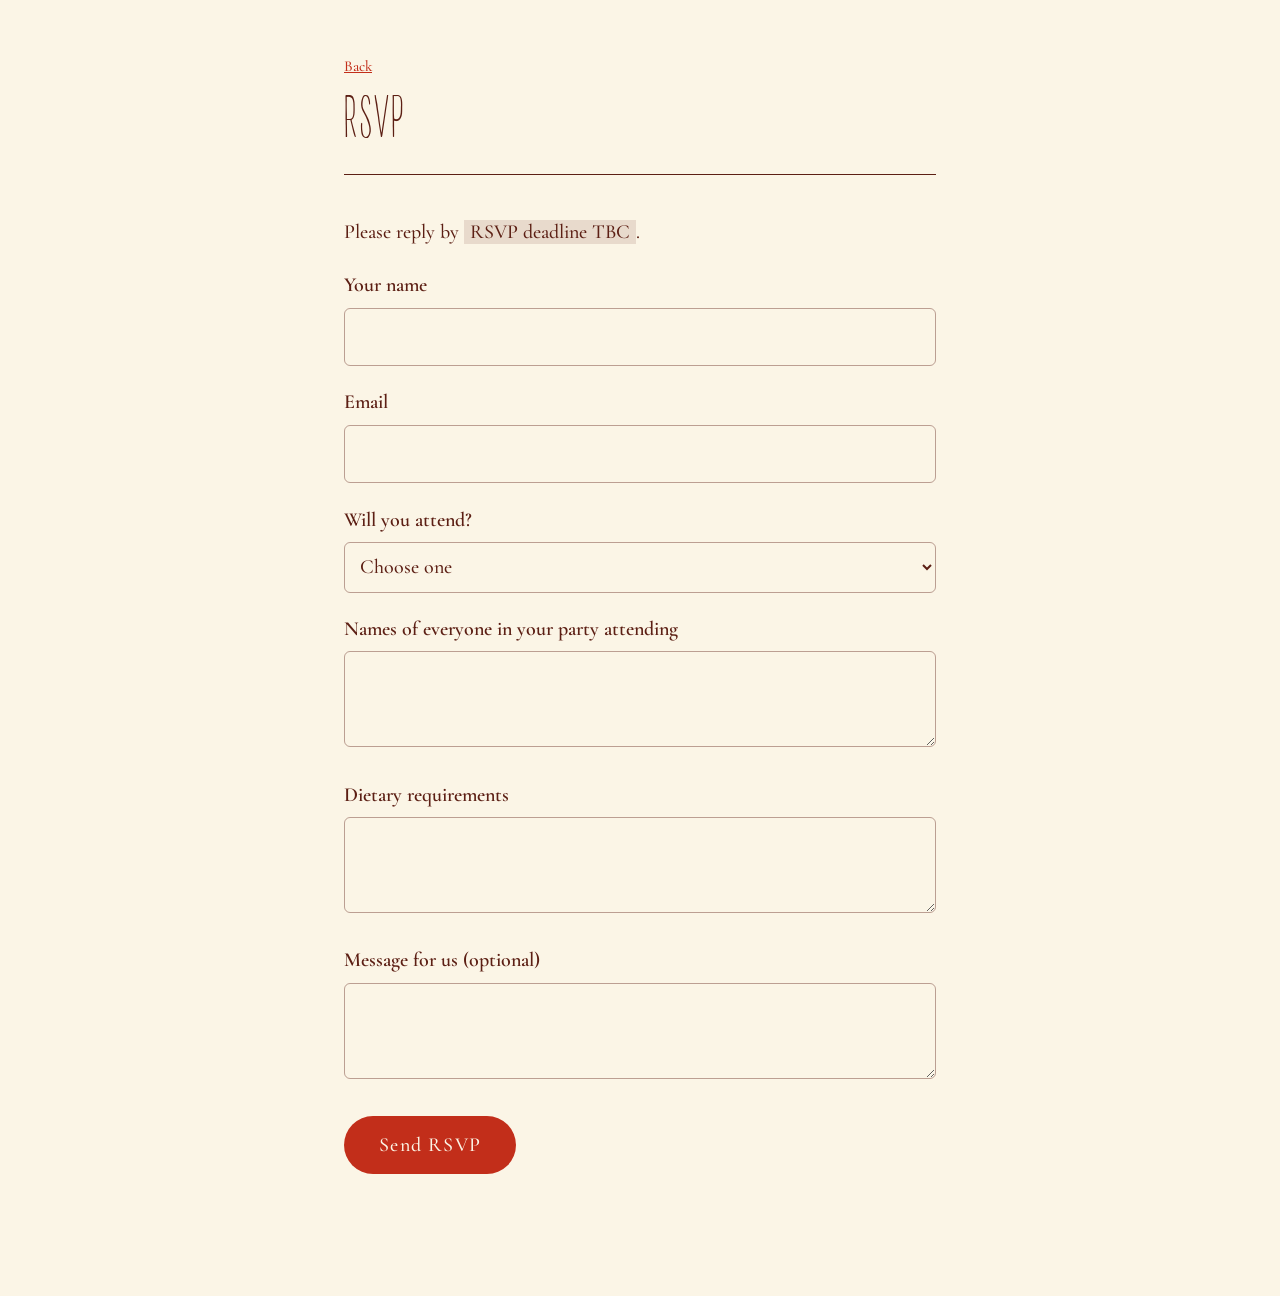
==== commit f10d853e: "Add files via upload" ====
--- a/index.html
+++ b/index.html
@@ -1,26 +1,28 @@
 <!doctype html>
 <html lang="en"><head><meta charset="utf-8"><meta name="viewport" content="width=device-width,initial-scale=1"><meta name="robots" content="noindex, nofollow">
-<title>Marta &amp; Shaneil</title>
-<meta name="description" content="Marta and Shaneil are getting married. Saturday 11 December 2027, Auckland.">
-<meta name="theme-color" content="#FBF5E6">
-<script>document.documentElement.classList.add("js")</script>
-<link rel="preload" href="fonts/ADayWithoutSun.ttf" as="font" type="font/ttf" crossorigin><link rel="preconnect" href="https://fonts.googleapis.com"><link rel="preconnect" href="https://fonts.gstatic.com" crossorigin><link href="https://fonts.googleapis.com/css2?family=Cormorant+Garamond:wght@400;500;600&family=Antonio:wght@200&display=swap" rel="stylesheet">
-<link rel="stylesheet" href="style.css?v=11"></head>
-<body>
-<header class="hero">
-<div class="hero-inner">
-<p class="date">&ndash; 11.12.2027 &ndash;</p>
-<h1 class="names">Marta<span class="amp">&amp;</span>Shaneil</h1>
-<p class="tag">Invite you to celebrate their wedding</p>
+<title>RSVP · Marta &amp; Shaneil</title>
+<link rel="preconnect" href="https://fonts.googleapis.com"><link rel="preconnect" href="https://fonts.gstatic.com" crossorigin><link href="https://fonts.googleapis.com/css2?family=Cormorant+Garamond:wght@400;500;600&family=Antonio:wght@200&display=swap" rel="stylesheet">
+<link rel="stylesheet" href="../style.css?v=15"></head>
+<body><div class="page">
+<header><a class="back" href="../">Back</a><h1>RSVP</h1></header>
+<p>Please reply by <span class="todo">RSVP deadline TBC</span>.</p>
+<form id="rsvp" action="https://formspree.io/f/YOUR_FORM_ID" method="POST">
+<label for="name">Your name</label><input id="name" name="name" required autocomplete="name">
+<label for="email">Email</label><input id="email" name="email" type="email" required autocomplete="email">
+<label for="attending">Will you attend?</label>
+<select id="attending" name="attending" required><option value="">Choose one</option><option>Yes, we’ll be there</option><option>No, we can’t make it</option></select>
+<label for="guests">Names of everyone in your party attending</label><textarea id="guests" name="party"></textarea>
+<label for="diet">Dietary requirements</label><textarea id="diet" name="dietary"></textarea>
+<label for="note">Message for us (optional)</label><textarea id="note" name="message"></textarea>
+<input type="text" name="_gotcha" tabindex="-1" autocomplete="off" style="display:none">
+<button class="btn" type="submit">Send RSVP</button>
+<p id="status" class="msg" role="status"></p>
+</form>
 </div>
-<div class="arrow"><a href="#info" aria-label="Scroll down">
-<svg viewBox="0 0 24 24" aria-hidden="true"><path d="M5 9l7 7 7-7"/></svg></a></div>
-</header>
-<main id="info" class="info">
-<a class="btn reveal" href="details/">RSVP and details</a>
-</main>
 <script>
-const io=new IntersectionObserver(es=>es.forEach(e=>{if(e.isIntersecting){e.target.classList.add("show");io.unobserve(e.target)}}),{threshold:.2});
-document.querySelectorAll(".reveal").forEach(el=>io.observe(el));
-</script>
-</body></html>
+const f=document.getElementById("rsvp"),s=document.getElementById("status");
+f.addEventListener("submit",async e=>{e.preventDefault();s.textContent="Sending…";
+ try{const r=await fetch(f.action,{method:"POST",body:new FormData(f),headers:{Accept:"application/json"}});
+  if(r.ok){f.reset();s.textContent="Thank you, your RSVP has been sent."}else throw 0}
+ catch(x){s.textContent="Your RSVP didn’t send. Please try again, or contact us directly."}});
+</script></body></html>
--- a/style.css
+++ b/style.css
@@ -2,7 +2,7 @@
    Names use "A Day Without Sun": add the font file to /fonts (see fonts/README.txt). Antonio is the fallback. */
 @font-face{font-family:"ADayWithoutSun";font-display:block;
   src:url("fonts/ADayWithoutSun.ttf") format("truetype"),url("fonts/ADayWithoutSun.woff2") format("woff2")}
-:root{--head:"ADayWithoutSun","Antonio",sans-serif;--gap:clamp(1.6rem,6vh,3.4rem);--cream:#FBF5E6;--text:#5C1F14;--red:#C22E1A;--gold:#F0AC1B;--cream-soft:#F3EAD3;--bg:var(--cream);--ink:var(--text);--line:rgba(92,31,20,.4);--hl:rgba(92,31,20,.12)}
+:root{--head:"ADayWithoutSun","Antonio",sans-serif;--gap:clamp(1.6rem,6vh,3.4rem);--cream:#FBF5E6;--text:#5C1F14;--red:#C22E1A;--gold:#F0AC1B;--bg:var(--cream);--ink:var(--text);--line:rgba(92,31,20,.4);--hl:rgba(92,31,20,.12)}
 *{box-sizing:border-box}
 body{margin:0;font-synthesis:none;font-family:"Cormorant Garamond",Georgia,serif;font-size:1.25rem;font-weight:500;color:var(--ink);background:var(--bg);line-height:1.7}
 h1,h2{margin:0;font-weight:600;line-height:1.15}
@@ -71,7 +71,7 @@
 .tl-item:nth-child(even) .tl-pic{grid-column:1}
 .tl-pic img{display:block;margin:0 auto;width:min(120px,80%);height:auto}
 .tl-mid{grid-row:1;grid-column:2;align-self:stretch;position:relative}
-.tl-mid::before{content:"";position:absolute;left:50%;top:0;bottom:0;width:2px;margin-left:-1px;background:var(--ink)}
+.tl-mid::before{content:"";position:absolute;left:50%;top:0;bottom:0;width:0;margin-left:-1.5px;border-left:3px dotted var(--gold)}
 .tl-mid::after{content:"";position:absolute;left:50%;top:var(--dot);width:14px;height:14px;margin-left:-7px;border-radius:50%;background:var(--gold)}
 .tl-item:first-child .tl-mid::before{top:calc(var(--dot) + 7px)}
 .tl-item:last-child .tl-mid::before{bottom:auto;height:calc(var(--dot) + 7px)}
@@ -96,12 +96,11 @@
 .faq{margin:1.2rem 0 0;text-align:left}
 .faq details{border-bottom:1px solid var(--line)}
 .faq details:first-child{border-top:1px solid var(--line)}
-.faq details[open]{background:var(--cream-soft)}
-.faq summary{list-style:none;cursor:pointer;position:relative;padding:1rem 2.6rem 1rem .8rem;font-weight:600;font-size:1.3rem;line-height:1.3}
+.faq summary{list-style:none;cursor:pointer;position:relative;padding:1rem 2.6rem 1rem .2rem;font-weight:600;font-size:1.3rem;line-height:1.3}
 .faq summary::-webkit-details-marker{display:none}
-.faq summary::after{content:"+";position:absolute;right:.8rem;top:50%;transform:translateY(-50%);font-family:"Cormorant Garamond",Georgia,serif;font-weight:500;font-size:1.7rem;letter-spacing:0}
+.faq summary::after{content:"+";position:absolute;right:.3rem;top:50%;transform:translateY(-50%);font-family:"Cormorant Garamond",Georgia,serif;font-weight:500;font-size:1.7rem;letter-spacing:0}
 .faq details[open] summary::after{content:"\2013"}
-.faq .answer{padding:0 .8rem 1.4rem}
+.faq .answer{padding:0 .2rem 1.4rem}
 .faq .answer p{margin:.5rem 0}
 .faq ol{list-style:decimal;padding-left:1.6rem;margin:.9rem 0}
 .faq li{margin:.45rem 0}
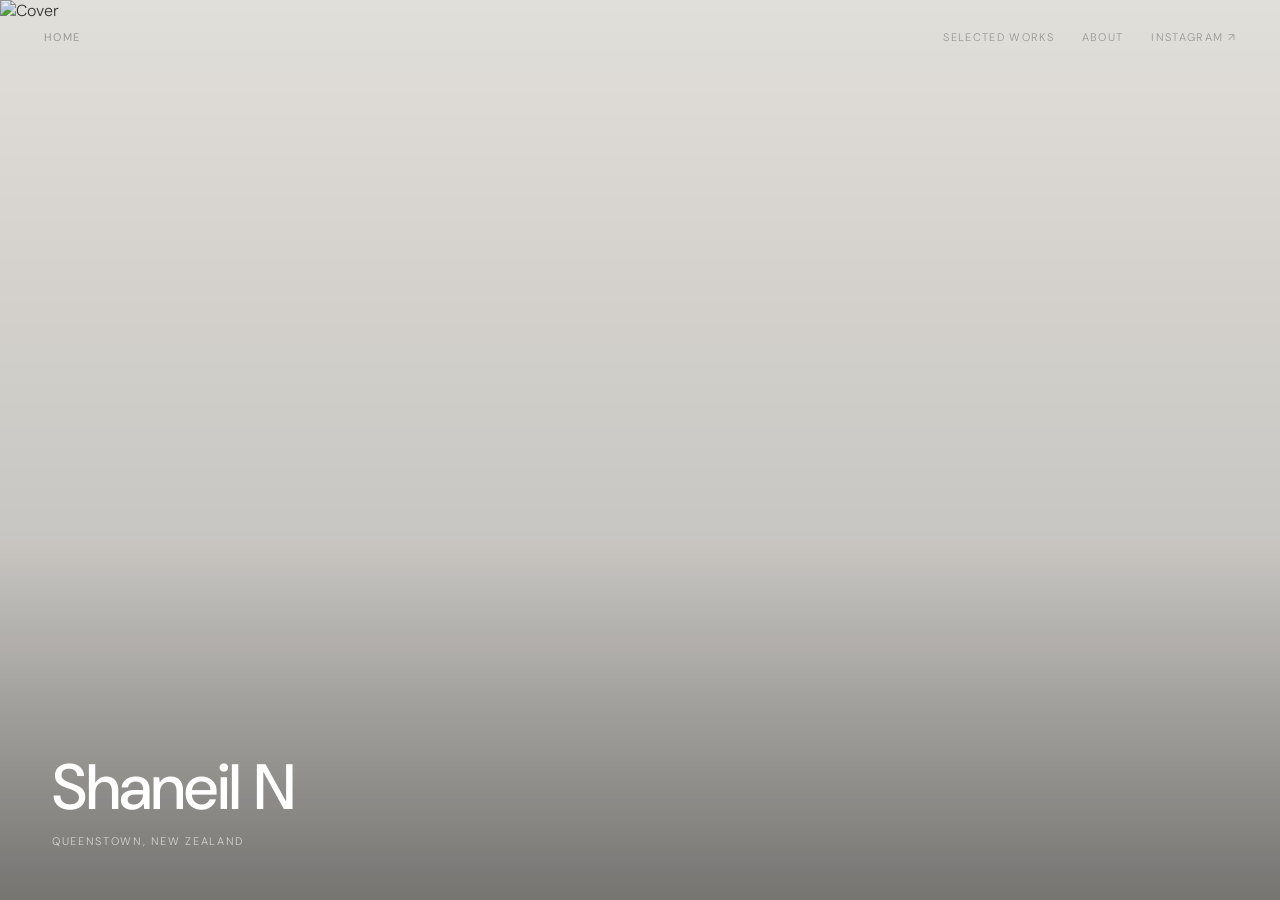
==== commit a69e68fd: "Add files via upload" ====
--- a/index.html
+++ b/index.html
@@ -1,28 +1,705 @@
-<!doctype html>
-<html lang="en"><head><meta charset="utf-8"><meta name="viewport" content="width=device-width,initial-scale=1"><meta name="robots" content="noindex, nofollow">
-<title>RSVP · Marta &amp; Shaneil</title>
-<link rel="preconnect" href="https://fonts.googleapis.com"><link rel="preconnect" href="https://fonts.gstatic.com" crossorigin><link href="https://fonts.googleapis.com/css2?family=Cormorant+Garamond:wght@400;500;600&family=Antonio:wght@200&display=swap" rel="stylesheet">
-<link rel="stylesheet" href="../style.css?v=15"></head>
-<body><div class="page">
-<header><a class="back" href="../">Back</a><h1>RSVP</h1></header>
-<p>Please reply by <span class="todo">RSVP deadline TBC</span>.</p>
-<form id="rsvp" action="https://formspree.io/f/YOUR_FORM_ID" method="POST">
-<label for="name">Your name</label><input id="name" name="name" required autocomplete="name">
-<label for="email">Email</label><input id="email" name="email" type="email" required autocomplete="email">
-<label for="attending">Will you attend?</label>
-<select id="attending" name="attending" required><option value="">Choose one</option><option>Yes, we’ll be there</option><option>No, we can’t make it</option></select>
-<label for="guests">Names of everyone in your party attending</label><textarea id="guests" name="party"></textarea>
-<label for="diet">Dietary requirements</label><textarea id="diet" name="dietary"></textarea>
-<label for="note">Message for us (optional)</label><textarea id="note" name="message"></textarea>
-<input type="text" name="_gotcha" tabindex="-1" autocomplete="off" style="display:none">
-<button class="btn" type="submit">Send RSVP</button>
-<p id="status" class="msg" role="status"></p>
-</form>
+<!DOCTYPE html>
+<html lang="en">
+<head>
+  <!-- Google tag (gtag.js) -->
+<script async src="https://www.googletagmanager.com/gtag/js?id=G-E8YQ0GYPR4"></script>
+<script>
+  window.dataLayer = window.dataLayer || [];
+  function gtag(){dataLayer.push(arguments);}
+  gtag('js', new Date());
+
+  gtag('config', 'G-E8YQ0GYPR4');
+</script>
+<meta charset="UTF-8">
+<meta name="viewport" content="width=device-width, initial-scale=1.0">
+<title>Shaneil Narsey</title>
+<link rel="preconnect" href="https://fonts.googleapis.com">
+<link rel="preconnect" href="https://fonts.gstatic.com" crossorigin>
+<link href="https://fonts.googleapis.com/css2?family=DM+Sans:ital,wght@0,300;0,400;0,500;1,300&display=swap" rel="stylesheet">
+<style>
+
+*, *::before, *::after { box-sizing: border-box; margin: 0; padding: 0; }
+
+:root {
+  --bg:  #F5F2ED;
+  --ink: #343434;
+  --mid: rgba(52,52,52,0.42);
+  --sans: 'DM Sans', system-ui, sans-serif;
+}
+
+html, body {
+  background: var(--bg);
+  color: var(--ink);
+  font-family: var(--sans);
+  font-weight: 300;
+  -webkit-font-smoothing: antialiased;
+  height: 100%;
+  overflow: hidden;
+}
+
+a { color: inherit; text-decoration: none; }
+
+/* ── NAV ── */
+nav {
+  position: fixed;
+  top: 0; left: 0; right: 0;
+  z-index: 200;
+  display: flex;
+  justify-content: space-between;
+  align-items: center;
+  padding: 30px 44px;
+  pointer-events: none;
+}
+.nav-home {
+  font-size: 11px;
+  font-weight: 400;
+  letter-spacing: 0.13em;
+  text-transform: uppercase;
+  pointer-events: all;
+  cursor: pointer;
+  color: var(--mid);
+  transition: color 0.2s;
+}
+.nav-home:hover { color: var(--ink); }
+.nav-links {
+  display: flex;
+  gap: 28px;
+  list-style: none;
+  pointer-events: all;
+}
+.nav-links li {
+  font-size: 11px;
+  letter-spacing: 0.12em;
+  text-transform: uppercase;
+  color: var(--mid);
+  cursor: pointer;
+  transition: color 0.2s;
+}
+.nav-links li:hover,
+.nav-links li.active { color: var(--ink); }
+.nav-links a { color: inherit; text-decoration: none; }
+
+/* ── PAGES ── */
+.page { display: none; position: fixed; inset: 0; background: var(--bg); }
+.page.active { display: block; }
+
+/* ══════════════════════════════════════
+   SPLASH
+══════════════════════════════════════ */
+#splash { display: none; position: fixed; inset: 0; }
+#splash.active { display: block; }
+
+.splash-bg {
+  position: absolute;
+  inset: 0;
+  overflow: hidden;
+}
+.splash-bg img {
+  width: 100%; height: 100%;
+  object-fit: cover;
+  display: block;
+  transform: scale(1.06);
+  animation: zoom-in 2s 0.1s cubic-bezier(0.16,1,0.3,1) forwards;
+}
+.splash-bg::after {
+  content: '';
+  position: absolute;
+  inset: 0;
+  background: linear-gradient(
+    to top,
+    rgba(0,0,0,0.52) 0%,
+    rgba(0,0,0,0.18) 40%,
+    rgba(0,0,0,0.08) 100%
+  );
+}
+
+.splash-content {
+  position: absolute;
+  bottom: 52px;
+  left: 52px;
+  z-index: 10;
+}
+
+.splash-name {
+  font-size: clamp(36px, 5vw, 68px);
+  font-weight: 500;
+  letter-spacing: -0.02em;
+  line-height: 1.0;
+  color: #fff;
+  display: flex;
+  gap: 0.22em;
+}
+.name-word { display: flex; }
+.name-char {
+  display: inline-block;
+  position: relative;
+  overflow: hidden;
+  /* start fully hidden from top, reveal upward from bottom */
+  clip-path: inset(100% 0 0 0);
+  transition: clip-path 0.7s cubic-bezier(0.25, 1, 0.4, 1);
+}
+.name-char.revealed {
+  clip-path: inset(0% 0 0 0);
+}
+
+.splash-meta {
+  margin-top: 14px;
+  font-size: 11px;
+  letter-spacing: 0.15em;
+  text-transform: uppercase;
+  color: rgba(255,255,255,0.65);
+  opacity: 0;
+  animation: fade-up 0.8s 1.8s cubic-bezier(0.16,1,0.3,1) forwards;
+}
+
+@keyframes zoom-in { to { transform: scale(1.0); } }
+@keyframes fade-up { to { opacity: 1; } }
+@keyframes up      { to { opacity: 1; transform: translateY(0); } }
+@keyframes fadein  { to { opacity: 1; } }
+
+/* ══════════════════════════════════════
+   SCROLL CONTAINER
+══════════════════════════════════════ */
+.scroll-container {
+  height: 100vh;
+  overflow-y: scroll;
+  overflow-x: hidden;
+  scroll-snap-type: y mandatory;
+  -webkit-overflow-scrolling: touch;
+}
+.scroll-container::-webkit-scrollbar { display: none; }
+.scroll-container { scrollbar-width: none; }
+
+/* ── SLIDE ── */
+.slide {
+  height: 100vh;
+  width: 100%;
+  scroll-snap-align: start;
+  scroll-snap-stop: always;
+  position: relative;
+  display: flex;
+  align-items: center;
+}
+
+/* ── HERO ── */
+.slide-hero {
+  flex-direction: column;
+  justify-content: flex-end;
+  align-items: flex-start;
+  padding: 0 44px 48px;
+}
+.hero-label {
+  font-size: clamp(28px, 4.5vw, 52px);
+  font-weight: 300;
+  letter-spacing: -0.01em;
+  line-height: 1.05;
+  opacity: 0;
+  transform: translateY(16px);
+  animation: up 0.85s 0.1s cubic-bezier(0.16,1,0.3,1) forwards;
+}
+.scroll-nudge {
+  position: absolute;
+  bottom: 48px;
+  left: 50%;
+  transform: translateX(-50%);
+  display: flex;
+  flex-direction: column;
+  align-items: center;
+  gap: 6px;
+  opacity: 0;
+  animation: fadein 1s 1.1s ease forwards;
+}
+.scroll-nudge span {
+  font-size: 9px;
+  letter-spacing: 0.2em;
+  text-transform: uppercase;
+  color: var(--mid);
+}
+.scroll-nudge-line {
+  width: 1px;
+  height: 28px;
+  background: var(--mid);
+  animation: pulse-line 2s 1.5s ease-in-out infinite;
+}
+@keyframes pulse-line {
+  0%,100% { opacity: 0.35; }
+  50%      { opacity: 0.8; }
+}
+
+/* ── PHOTO ── */
+.slide-photo {
+  position: absolute;
+  overflow: hidden;
+  background: #e0ddd8;
+}
+.slide-photo img {
+  width: 100%; height: 100%;
+  object-fit: cover;
+  display: block;
+  transform: scale(1.02);
+  transition: transform 1.1s cubic-bezier(0.16,1,0.3,1);
+  will-change: transform;
+}
+.slide.in-view .slide-photo img { transform: scale(1.0); }
+
+/* ── CAPTION ── */
+.slide-caption {
+  position: absolute;
+  z-index: 10;
+  opacity: 0;
+  transform: translateY(12px);
+  transition: opacity 0.65s 0.3s ease, transform 0.65s 0.3s cubic-bezier(0.16,1,0.3,1);
+}
+.slide.in-view .slide-caption { opacity: 1; transform: translateY(0); }
+
+.caption-title {
+  font-size: clamp(14px, 1.8vw, 20px);
+  font-weight: 400;
+  letter-spacing: -0.01em;
+  line-height: 1.2;
+  margin-bottom: 5px;
+}
+.caption-sub {
+  font-size: 10px;
+  letter-spacing: 0.13em;
+  text-transform: uppercase;
+  color: var(--mid);
+}
+
+/* ══════════════════════════════════════
+   LAYOUT VARIANTS
+   Explicit width + height in vw units.
+   aspect-ratio is unreliable on
+   position:absolute — using vw math:
+   4:3  → h = w * 0.75
+   3:2  → h = w * 0.667
+   16:9 → h = w * 0.5625
+══════════════════════════════════════ */
+
+/* dolomites01 — LANDSCAPE 3:2, right */
+.layout-right .slide-photo {
+  right: 8vw; top: 50%; transform: translateY(-50%);
+  width: 54vw; height: 36vw;
+}
+.layout-right .slide-caption { left: 8vw; bottom: 14vh; }
+
+/* dolomites02, amalfi — PORTRAIT 3:4, left */
+.layout-left .slide-photo {
+  left: 10vw; top: 50%; transform: translateY(-50%);
+  width: 36vw; height: 48vw;
+}
+.layout-left .slide-caption { right: 8vw; bottom: 14vh; text-align: right; }
+
+/* flatiron — PORTRAIT 3:4, centred */
+.layout-centre-tall .slide-photo {
+  left: 50%; top: 50%; transform: translate(-50%, -50%);
+  width: 36vw; height: 48vw;
+}
+.layout-centre-tall .slide-caption { right: 8vw; bottom: 14vh; text-align: right; }
+.layout-centre-tall.slide.in-view .slide-caption { opacity: 1; transform: translateY(0); }
+
+/* botswana — LANDSCAPE 16:9, left */
+.layout-landscape .slide-photo {
+  left: 8vw; top: 50%; transform: translateY(-50%);
+  width: 62vw; height: 34.875vw;
+}
+.layout-landscape .slide-caption { right: 8vw; bottom: 14vh; text-align: right; }
+
+/* french-ridge — LANDSCAPE 16:9, right */
+.layout-landscape-right .slide-photo {
+  right: 8vw; top: 50%; transform: translateY(-50%);
+  width: 62vw; height: 34.875vw;
+}
+.layout-landscape-right .slide-caption { left: 8vw; bottom: 14vh; }
+
+/* kea — LANDSCAPE 4:3, left */
+.layout-landscape-43 .slide-photo {
+  left: 8vw; top: 50%; transform: translateY(-50%);
+  width: 60vw; height: 45vw;
+}
+.layout-landscape-43 .slide-caption { right: 8vw; bottom: 14vh; text-align: right; }
+
+/* muriwai — LANDSCAPE 4:3, right */
+.layout-landscape-43-right .slide-photo {
+  right: 8vw; top: 50%; transform: translateY(-50%);
+  width: 60vw; height: 45vw;
+}
+.layout-landscape-43-right .slide-caption { left: 8vw; bottom: 14vh; }
+
+/* nyc-skyline — LANDSCAPE 3:2 small, right */
+.layout-small-right .slide-photo {
+  right: 8vw; top: 50%; transform: translateY(-50%);
+  width: 48vw; height: 32vw;
+}
+.layout-small-right .slide-caption { left: 8vw; bottom: 22vh; }
+
+/* ── ABOUT ── */
+#about {
+  overflow: hidden;
+}
+
+/* 4:3 landscape image, right side, with negative space */
+.about-image {
+  position: absolute;
+  right: 8vw;
+  top: 50%;
+  transform: translateY(-50%);
+  width: 56vw;
+  height: 42vw; /* 4:3 ratio */
+  overflow: hidden;
+  background: #e0ddd8;
+}
+.about-image img {
+  width: 100%; height: 100%;
+  object-fit: cover;
+  display: block;
+  transform: scale(1.02);
+  animation: about-zoom 1.2s 0.2s cubic-bezier(0.16,1,0.3,1) forwards;
+  will-change: transform;
+}
+@keyframes about-zoom { to { transform: scale(1.0); } }
+
+/* Bio pinned bottom-left */
+.about-bio {
+  position: absolute;
+  bottom: 52px;
+  left: 52px;
+  max-width: 280px;
+  z-index: 10;
+}
+.about-bio p {
+  font-size: 14px;
+  line-height: 1.9;
+  color: var(--ink);
+  font-weight: 300;
+  margin-bottom: 20px;
+}
+.ig-link {
+  display: inline-block;
+  font-size: 11px; letter-spacing: 0.13em; text-transform: uppercase;
+  border-bottom: 1px solid var(--ink); padding-bottom: 2px;
+  color: var(--ink); transition: opacity 0.2s;
+  text-decoration: none;
+}
+.ig-link:hover { opacity: 0.4; }
+
+/* ── MOBILE (iPhone) ── */
+@media (max-width: 500px) {
+  /* Nav */
+  nav { padding: 20px 20px; }
+  .nav-home { font-size: 10px; }
+  .nav-links { gap: 16px; }
+  .nav-links li { font-size: 10px; }
+
+  /* Splash */
+  .splash-content { left: 24px; bottom: 40px; }
+  .splash-name { font-size: clamp(28px, 10vw, 40px); }
+  .splash-meta { font-size: 10px; }
+
+  /* Hero slide */
+  .slide-hero { padding: 0 24px 40px; }
+  .hero-label { font-size: clamp(22px, 8vw, 36px); }
+
+  /* All photo slides — stack image centred, caption below */
+  /* Override all layout variants to a single mobile layout */
+  .layout-right .slide-photo,
+  .layout-left .slide-photo,
+  .layout-centre-tall .slide-photo,
+  .layout-landscape .slide-photo,
+  .layout-landscape-right .slide-photo,
+  .layout-landscape-43 .slide-photo,
+  .layout-landscape-43-right .slide-photo,
+  .layout-small-right .slide-photo {
+    left: 50%;
+    right: auto;
+    top: 14vh;
+    transform: translateX(-50%);
+    width: 88vw;
+    height: 66vw; /* 4:3 landscape default */
+  }
+
+  /* Portrait images — taller on mobile */
+  .layout-left .slide-photo,
+  .layout-centre-tall .slide-photo {
+    width: 72vw;
+    height: 96vw; /* 3:4 portrait */
+  }
+
+  /* All captions — pinned bottom centre */
+  .layout-right .slide-caption,
+  .layout-left .slide-caption,
+  .layout-centre-tall .slide-caption,
+  .layout-landscape .slide-caption,
+  .layout-landscape-right .slide-caption,
+  .layout-landscape-43 .slide-caption,
+  .layout-landscape-43-right .slide-caption,
+  .layout-small-right .slide-caption {
+    left: 6vw;
+    right: auto;
+    bottom: 8vh;
+    top: auto;
+    transform: none;
+    text-align: left;
+  }
+
+  /* Reset any in-view transform overrides for mobile */
+  .layout-centre-tall.slide.in-view .slide-caption {
+    transform: none;
+  }
+
+  /* Caption text size */
+  .caption-title { font-size: 15px; }
+  .caption-sub   { font-size: 9px; }
+
+  /* About page */
+  .about-image {
+    right: auto;
+    left: 50%;
+    transform: translateX(-50%);
+    top: 14vh;
+    bottom: auto;
+    width: 88vw;
+    height: 66vw;
+  }
+  .about-bio {
+    bottom: 10vh;
+    left: 24px;
+    max-width: 80vw;
+  }
+  .about-bio p { font-size: 13px; }
+}
+
+</style>
+</head>
+<body>
+
+<nav>
+  <div class="nav-home" onclick="showPage('splash')">Home</div>
+  <ul class="nav-links">
+    <li id="nav-photography" onclick="showPage('photography')">Selected works</li>
+    <li id="nav-about" onclick="showPage('about')">About</li>
+    <li><a href="https://instagram.com/shaneiln" target="_blank">Instagram ↗</a></li>
+  </ul>
+</nav>
+
+<!-- ═══ SPLASH ═══ -->
+<div id="splash" class="active">
+  <div class="splash-bg">
+    <img src="cover-image.jpeg" alt="Cover">
+  </div>
+  <div class="splash-content">
+    <div class="splash-name" id="splashName">
+      <span class="name-word" id="word1"></span>
+      <span class="name-word" id="word2"></span>
+    </div>
+    <div class="splash-meta">Queenstown, New Zealand</div>
+  </div>
 </div>
+
+<!-- ═══ SELECTED WORKS ═══ -->
+<div class="page" id="photography">
+  <div class="scroll-container" id="scrollContainer">
+
+    <div class="slide slide-hero">
+      <div class="hero-label">Selected works</div>
+      <div class="scroll-nudge">
+        <span>Scroll</span>
+        <div class="scroll-nudge-line"></div>
+      </div>
+    </div>
+
+    <!-- 1 dolomites01 — landscape right -->
+    <div class="slide layout-right">
+      <div class="slide-photo"><img src="dolomites01.jpg" alt="Dolomites"></div>
+      <div class="slide-caption">
+        <div class="caption-title">Dolomites</div>
+        <div class="caption-sub">Italy · 2023</div>
+      </div>
+    </div>
+
+    <!-- 2 dolomites02 — portrait 4:3 left -->
+    <div class="slide layout-left">
+      <div class="slide-photo"><img src="dolomites02.jpg" alt="Dolomites portrait"></div>
+      <div class="slide-caption">
+        <div class="caption-title">Dolomites</div>
+        <div class="caption-sub">Italy · 2023</div>
+      </div>
+    </div>
+
+    <!-- 3 botswana — landscape -->
+    <div class="slide layout-landscape">
+      <div class="slide-photo"><img src="botswana.jpg" alt="Chobe National Park"></div>
+      <div class="slide-caption">
+        <div class="caption-title">Chobe National Park</div>
+        <div class="caption-sub">Botswana · 2014</div>
+      </div>
+    </div>
+
+    <!-- 4 flatiron — portrait centre -->
+    <div class="slide layout-centre-tall">
+      <div class="slide-photo"><img src="flatiron.jpg" alt="Flatiron NYC"></div>
+      <div class="slide-caption">
+        <div class="caption-title">Flatiron</div>
+        <div class="caption-sub">New York · 2016</div>
+      </div>
+    </div>
+
+    <!-- 5 nyc-skyline — landscape small right -->
+    <div class="slide layout-small-right">
+      <div class="slide-photo"><img src="nyc-skyline.jpg" alt="Manhattan skyline"></div>
+      <div class="slide-caption">
+        <div class="caption-title">Manhattan</div>
+        <div class="caption-sub">New York · 2016</div>
+      </div>
+    </div>
+
+    <!-- 6 tia — portrait 3:4 left -->
+    <div class="slide layout-left">
+      <div class="slide-photo"><img src="tia.jpg" alt="Tia 2019"></div>
+      <div class="slide-caption">
+        <div class="caption-title">Tia</div>
+        <div class="caption-sub">2019</div>
+      </div>
+    </div>
+
+    <!-- 7 muriwai — 4:3 right -->
+    <div class="slide layout-landscape-43-right">
+      <div class="slide-photo"><img src="muriwai.jpg" alt="Muriwai West Auckland Coast"></div>
+      <div class="slide-caption">
+        <div class="caption-title">West Auckland Coast</div>
+        <div class="caption-sub">Muriwai · 2017</div>
+      </div>
+    </div>
+
+    <!-- 8 india — landscape 4:3 right -->
+    <div class="slide layout-landscape-43-right">
+      <div class="slide-photo"><img src="india.jpg" alt="India 2019"></div>
+      <div class="slide-caption">
+        <div class="caption-title">India</div>
+        <div class="caption-sub">2019</div>
+      </div>
+    </div>
+
+    <!-- 9 kea — 4:3 left -->
+    <div class="slide layout-landscape-43">
+      <div class="slide-photo"><img src="kea.jpeg" alt="Kea Mt Aspiring"></div>
+      <div class="slide-caption">
+        <div class="caption-title">Kea</div>
+        <div class="caption-sub">Mt Aspiring National Park</div>
+      </div>
+    </div>
+
+    <!-- 8 amalfi — portrait 3:4 left -->
+    <div class="slide layout-left">
+      <div class="slide-photo"><img src="amalfi.jpeg" alt="Amalfi Coast"></div>
+      <div class="slide-caption">
+        <div class="caption-title">Amalfi Coast</div>
+        <div class="caption-sub">Italy · 2023</div>
+      </div>
+    </div>
+
+    <!-- 9 french-ridge — landscape right -->
+    <div class="slide layout-landscape-right">
+      <div class="slide-photo"><img src="french-ridge.jpeg" alt="French Ridge Mt Aspiring"></div>
+      <div class="slide-caption">
+        <div class="caption-title">Mt Aspiring National Park</div>
+        <div class="caption-sub">New Zealand</div>
+      </div>
+    </div>
+
+    <!-- 10 sydney-opera — landscape 4:3, right -->
+    <div class="slide layout-landscape-43-right">
+      <div class="slide-photo"><img src="sydney-opera.jpg" alt="Sydney Opera House"></div>
+      <div class="slide-caption">
+        <div class="caption-title">Opera House, Sydney</div>
+        <div class="caption-sub">BW 35mm film, Pentax K1000</div>
+      </div>
+    </div>
+
+    <!-- 11 guggenheim — landscape 4:3, left -->
+    <div class="slide layout-landscape-43">
+      <div class="slide-photo"><img src="guggenheim.jpg" alt="Guggenheim NYC"></div>
+      <div class="slide-caption">
+        <div class="caption-title">Guggenheim</div>
+        <div class="caption-sub">NYC · 2016</div>
+      </div>
+    </div>
+
+  </div>
+</div>
+
+<!-- ═══ ABOUT ═══ -->
+<div class="page" id="about">
+  <div class="about-image">
+    <img src="roys-peak.jpeg" alt="Roy's Peak">
+  </div>
+  <div class="about-bio">
+    <p>I'm Shaneil, based in Queenstown, New Zealand. Say hello via my socials if you wish to get in touch.</p>
+    <a class="ig-link" href="https://instagram.com/shaneiln" target="_blank">@shaneiln ↗</a>
+  </div>
+</div>
+
 <script>
-const f=document.getElementById("rsvp"),s=document.getElementById("status");
-f.addEventListener("submit",async e=>{e.preventDefault();s.textContent="Sending…";
- try{const r=await fetch(f.action,{method:"POST",body:new FormData(f),headers:{Accept:"application/json"}});
-  if(r.ok){f.reset();s.textContent="Thank you, your RSVP has been sent."}else throw 0}
- catch(x){s.textContent="Your RSVP didn’t send. Please try again, or contact us directly."}});
-</script></body></html>
+/* ── VERTICAL REVEAL NAME ANIMATION ── */
+const NAME = ['Shaneil', 'Narsey'];
+
+function buildName() {
+  NAME.forEach((word, wi) => {
+    const container = document.getElementById('word' + (wi + 1));
+    container.innerHTML = '';
+    word.split('').forEach(letter => {
+      const span = document.createElement('span');
+      span.className = 'name-char'; // no 'revealed' — starts hidden via clip-path
+      span.textContent = letter;
+      container.appendChild(span);
+    });
+  });
+}
+
+function runNameAnimation() {
+  const allChars = document.querySelectorAll('.name-char');
+  allChars.forEach((span, i) => {
+    setTimeout(() => span.classList.add('revealed'), 300 + i * 85);
+  });
+}
+
+buildName();
+setTimeout(runNameAnimation, 300);
+
+/* ── PAGE SWITCHING ── */
+function showPage(id) {
+  document.getElementById('splash').classList.remove('active');
+  document.querySelectorAll('.page').forEach(p => p.classList.remove('active'));
+  document.querySelectorAll('.nav-links li').forEach(l => l.classList.remove('active'));
+
+  if (id === 'splash') {
+    document.getElementById('splash').classList.add('active');
+    buildName();
+    setTimeout(runNameAnimation, 200);
+  } else {
+    document.getElementById(id).classList.add('active');
+    const navEl = document.getElementById('nav-' + id);
+    if (navEl) navEl.classList.add('active');
+  }
+
+  if (id === 'photography') {
+    const sc = document.getElementById('scrollContainer');
+    if (sc) sc.scrollTop = 0;
+  }
+}
+
+/* ── SCROLL OBSERVER ── */
+const container = document.getElementById('scrollContainer');
+const slides    = Array.from(document.querySelectorAll('.scroll-container .slide'));
+const obs = new IntersectionObserver(entries => {
+  entries.forEach(e => e.target.classList.toggle('in-view', e.isIntersecting));
+}, { root: container, threshold: 0.55 });
+slides.forEach(s => obs.observe(s));
+setTimeout(() => {
+  const hero = document.querySelector('.slide-hero');
+  if (hero) hero.classList.add('in-view');
+}, 60);
+</script>
+
+</body>
+</html>
